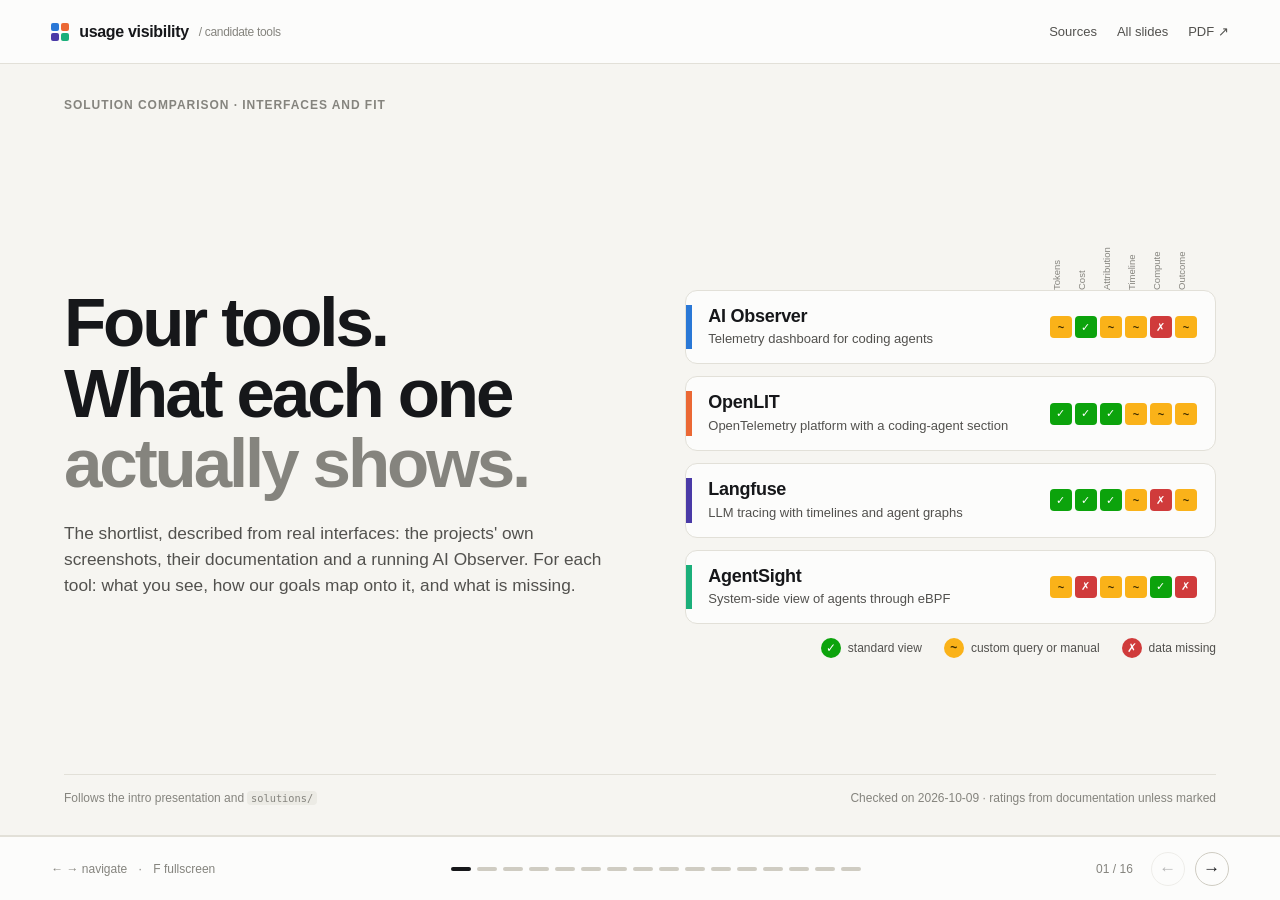
==== presentation2-solutions/index.html @ 8dc57405 "Add presentation of candidate tools and their interfaces" ====
<!doctype html>
<html lang="en">
<head>
  <meta charset="utf-8">
  <meta name="viewport" content="width=device-width, initial-scale=1">
  <meta name="color-scheme" content="light">
  <meta name="description" content="Usage Visibility — AI Observer, OpenLIT, Langfuse and AgentSight: what their interfaces show, how our goals map onto each, and other options.">
  <title>Usage Visibility — candidate tools and their interfaces</title>
  <link rel="stylesheet" href="style.css">
  <script src="presentation.js" defer></script>
</head>
<body>
  <header class="topbar">
    <a class="brand" href="#slide-1" aria-label="Usage Visibility, first slide"><span class="brand-mark" aria-hidden="true"><i class="bg-aio"></i><i class="bg-olit"></i><i class="bg-lf"></i><i class="bg-as"></i></span>usage visibility<span class="brand-note">/ candidate tools</span></a>
    <nav aria-label="Presentation actions">
      <button id="sources-button" class="text-button">Sources</button>
      <button id="overview-button" class="text-button" aria-pressed="false">All slides</button>
      <button id="print-button" class="text-button" title="Print all slides or save them as PDF">PDF ↗</button>
    </nav>
  </header>

  <main id="deck" aria-label="Candidate tools presentation">

    <!-- 1. Cover -->
    <section class="slide" id="slide-1" aria-labelledby="title-1">
      <div class="eyebrow">Solution comparison · interfaces and fit</div>
      <div class="cover-grid">
        <div>
          <h1 id="title-1">Four tools.<br>What each one<br><em>actually shows.</em></h1>
          <p class="lead">The shortlist, described from real interfaces: the projects' own screenshots, their documentation and a running AI Observer. For each tool: what you see, how our goals map onto it, and what is missing.</p>
        </div>
        <div>
          <div class="strip-head" aria-hidden="true"><span>Tokens</span><span>Cost</span><span>Attribution</span><span>Timeline</span><span>Compute</span><span>Outcome</span></div>
          <div class="tool-cards">
            <div class="tool-card c-aio"><span class="bar"></span><div><h3>AI Observer</h3><p>Telemetry dashboard for coding agents</p></div><div class="strip" role="img" aria-label="Tokens partial, cost yes, attribution partial, timeline partial, compute no, outcome partial"><i class="part">~</i><i class="ok">✓</i><i class="part">~</i><i class="part">~</i><i class="no">✗</i><i class="part">~</i></div></div>
            <div class="tool-card c-olit"><span class="bar"></span><div><h3>OpenLIT</h3><p>OpenTelemetry platform with a coding-agent section</p></div><div class="strip" role="img" aria-label="Tokens yes, cost yes, attribution yes, timeline partial, compute partial, outcome partial"><i class="ok">✓</i><i class="ok">✓</i><i class="ok">✓</i><i class="part">~</i><i class="part">~</i><i class="part">~</i></div></div>
            <div class="tool-card c-lf"><span class="bar"></span><div><h3>Langfuse</h3><p>LLM tracing with timelines and agent graphs</p></div><div class="strip" role="img" aria-label="Tokens yes, cost yes, attribution yes, timeline partial, compute no, outcome partial"><i class="ok">✓</i><i class="ok">✓</i><i class="ok">✓</i><i class="part">~</i><i class="no">✗</i><i class="part">~</i></div></div>
            <div class="tool-card c-as"><span class="bar"></span><div><h3>AgentSight</h3><p>System-side view of agents through eBPF</p></div><div class="strip" role="img" aria-label="Tokens partial, cost no, attribution partial, timeline partial, compute yes, outcome no"><i class="part">~</i><i class="no">✗</i><i class="part">~</i><i class="part">~</i><i class="ok">✓</i><i class="no">✗</i></div></div>
          </div>
          <div class="legend" style="margin-top:14px;justify-content:flex-end"><span><i class="r ok">✓</i> standard view</span><span><i class="r part">~</i> custom query or manual</span><span><i class="r no">✗</i> data missing</span></div>
        </div>
      </div>
      <div class="slide-bottom"><span>Follows the intro presentation and <code>solutions/</code></span><span>Checked on 2026-10-09 · ratings from documentation unless marked</span></div>
    </section>

    <!-- 2. What we look for -->
    <section class="slide" id="slide-2" aria-labelledby="title-2">
      <div class="eyebrow">00 · what we look for</div>
      <h2 id="title-2">Can a person see the waste<br><em>without reading raw logs?</em></h2>
      <div class="scen-grid">
        <article class="scen"><span class="sid">S1</span><h3>Rerun without a change</h3><p>Tests or other commands rerun with no code or environment change.</p><div class="res"><span class="cpu">compute</span><span class="time">time</span></div></article>
        <article class="scen"><span class="sid">S2</span><h3>Expensive waiting</h3><p>A lead agent keeps calling its model while another agent works.</p><div class="res"><span class="tok">tokens</span></div></article>
        <article class="scen"><span class="sid">S3</span><h3>Polling</h3><p>Frequent process polls or status messages without new information.</p><div class="res"><span class="tok">tokens</span><span class="time">time</span></div></article>
        <article class="scen"><span class="sid">S4</span><h3>Long wait</h3><p>A wait or blocker on the path to delivery.</p><div class="res"><span class="time">time</span></div></article>
        <article class="scen"><span class="sid">S5</span><h3>Spend, no result</h3><p>High resource use without a successful outcome.</p><div class="res"><span class="tok">tokens</span><span class="cpu">compute</span><span class="time">time</span><span class="out">outcome</span></div></article>
      </div>
      <div class="must">
        <div><b>Ordinary environments</b>Codex, Claude Code and OpenCode in a plain devcontainer or terminal, without Subyard.</div>
        <div><b>Tokens, counted once</b>Input, cached input, output and reasoning per model; cached is part of input.</div>
        <div><b>Compute and time</b>CPU, memory and processes, including test runs; a timeline of work, waits and blockers.</div>
        <div><b>Attribution</b>From task to agent or subagent to the step or tool call. Cost estimate and outcome are should-haves.</div>
      </div>
      <p class="note">Every rating in this deck uses one scale: <i class="r ok">✓</i> visible in the tool's standard views · <i class="r part">~</i> needs a custom query or manual correlation · <i class="r no">✗</i> the data is missing.</p>
    </section>

    <!-- 3. Native telemetry -->
    <section class="slide" id="slide-3" aria-labelledby="title-3">
      <div class="eyebrow">00 · the common source</div>
      <h2 id="title-3">The agents already emit<br><em>most of the model side.</em></h2>
      <div class="native">
        <div>
          <div class="wf" role="img" aria-label="Illustrative Claude Code trace: an interaction span containing model requests, a Bash tool span split into permission wait and execution, a test runner joining through TRACEPARENT, and an Agent tool span with nested subagent requests">
            <div class="wf-row"><span class="lbl">claude_code.interaction</span><div class="wf-track"><span class="wf-bar int" style="left:0;width:100%"></span></div></div>
            <div class="wf-row"><span class="lbl">├ llm_request</span><div class="wf-track"><span class="wf-bar llm" style="left:0;width:12%"></span></div></div>
            <div class="wf-row"><span class="lbl">├ tool · Bash</span><div class="wf-track"><span class="wf-bar tool" style="left:12%;width:40%"></span></div></div>
            <div class="wf-row"><span class="lbl">│ ├ tool.blocked_on_user</span><div class="wf-track"><span class="wf-bar block" style="left:12%;width:8%"></span></div></div>
            <div class="wf-row"><span class="lbl">│ └ tool.execution</span><div class="wf-track"><span class="wf-bar exec" style="left:20%;width:32%"></span></div></div>
            <div class="wf-row"><span class="lbl">│   └ test runner span</span><div class="wf-track"><span class="wf-bar ext" style="left:21%;width:30%"></span></div></div>
            <div class="wf-row"><span class="lbl">├ llm_request</span><div class="wf-track"><span class="wf-bar llm" style="left:52%;width:9%"></span></div></div>
            <div class="wf-row"><span class="lbl">└ tool · Agent</span><div class="wf-track"><span class="wf-bar tool" style="left:61%;width:39%"></span></div></div>
            <div class="wf-row"><span class="lbl">  └ subagent llm_request</span><div class="wf-track"><span class="wf-bar sub" style="left:62%;width:14%"></span><span class="wf-bar sub" style="left:80%;width:12%"></span></div></div>
            <div class="wf-cap"><div class="legend"><span><i class="dot" style="background:var(--aio)"></i>model</span><span><i class="dot" style="background:var(--olit)"></i>tool</span><span><i class="dot" style="background:var(--warn)"></i>permission wait</span><span><i class="dot" style="background:var(--lf)"></i>subagent</span><span><i class="dot" style="background:var(--as)"></i>joined via <code>TRACEPARENT</code></span></div></div>
          </div>
          <p class="note" style="margin-top:8px">Span names from the Claude Code monitoring docs. Bar lengths are illustrative, not measured.</p>
        </div>
        <div class="facts">
          <div class="fact"><h3>Claude Code</h3><ul><li>Traces (beta) with <code>CLAUDE_CODE_ENHANCED_TELEMETRY_BETA=1</code>; subagent spans carry <code>agent_id</code> and <code>parent_agent_id</code>.</li><li>Bash subprocesses get <code>TRACEPARENT</code>, so a test runner can join the trace.</li><li>Metric <code>token.usage</code> by type: input, cacheRead, cacheCreation, output.</li></ul></div>
          <div class="fact"><h3>Codex CLI</h3><ul><li>Opt-in <code>[otel]</code>: events for API requests, prompts, tool approvals and results.</li><li>Metric <code>turn.token_usage</code>: input, cached_input, output, reasoning_output.</li></ul></div>
          <div class="fact"><h3>OpenCode</h3><ul><li>Telemetry through plugins: third-party OTLP plugin, or Langfuse's.</li></ul></div>
        </div>
      </div>
      <div class="verdict"><span>Implication</span><strong>Configuration covers tokens, cost and tool calls. None of the agents reports CPU, memory or the processes it starts.</strong></div>
    </section>

    <!-- 4. Data sources -->
    <section class="slide" id="slide-4" aria-labelledby="title-4">
      <div class="eyebrow">00 · where the data comes from</div>
      <h2 id="title-4">The data source decides<br><em>what a tool can see.</em></h2>
      <table class="src" aria-label="Data sources per tool">
        <thead><tr><th scope="col"></th><th scope="col">Agent OTLP<small>metrics, logs, traces</small></th><th scope="col">Session files<small>~/.claude, ~/.codex</small></th><th scope="col">Agent hooks<small>plugins, Stop hook</small></th><th scope="col" class="sys">Kernel eBPF<small>TLS, exec, files</small></th><th scope="col" class="sys">Host and processes<small>/proc, collector</small></th><th scope="col">What it can see</th></tr></thead>
        <tbody>
          <tr><th scope="row"><i class="dot bg-aio"></i>AI Observer</th><td><i class="yes" title="yes"></i><span class="via">serve mode</span></td><td><i class="yes" title="yes"></i><span class="via">watch mode</span></td><td>—</td><td class="sys">—</td><td class="sys">—</td><td class="sees">Model calls, tokens, cost, tool calls. The two modes exclude each other.</td></tr>
          <tr><th scope="row"><i class="dot bg-olit"></i>OpenLIT</th><td><i class="yes" title="yes"></i></td><td><i class="yes" title="yes"></i><span class="via">token deltas</span></td><td><i class="yes" title="yes"></i><span class="via">openlit coding install</span></td><td class="sys">—</td><td class="sys"><i class="yes" title="yes"></i><span class="via">separate collector</span></td><td class="sees">Turns, tools, subagents, Git outcome; host and process metrics beside them.</td></tr>
          <tr><th scope="row"><i class="dot bg-lf"></i>Langfuse</th><td><i class="yes" title="yes"></i><span class="via">traces only</span></td><td><i class="yes" title="yes"></i><span class="via">read by plugins</span></td><td><i class="yes" title="yes"></i><span class="via">Claude Code, Codex, OpenCode</span></td><td class="sys">—</td><td class="sys">—</td><td class="sees">The agent's own steps in detail; nothing outside the agent.</td></tr>
          <tr><th scope="row"><i class="dot bg-as"></i>AgentSight</th><td>—<span class="via">exports only</span></td><td><i class="yes" title="yes"></i><span class="via">without root</span></td><td>—</td><td class="sys"><i class="yes" title="yes"></i><span class="via">root or CAP_BPF</span></td><td class="sys"><i class="yes" title="yes"></i></td><td class="sees">Processes, files, LLM traffic and CPU of any command; not the agent's intent.</td></tr>
        </tbody>
      </table>
      <div class="verdict"><span>Pattern</span><strong>Three tools look from inside the agent. Only the system side sees test runs, CPU and memory.</strong></div>
    </section>

    <!-- 5. AI Observer interface -->
    <section class="slide c-aio" id="slide-5" aria-labelledby="title-5">
      <div class="eyebrow"><span class="tag bg-aio">01 · AI Observer 0.6.0</span> interface</div>
      <h2 id="title-5">A telemetry dashboard <em>for coding agents.</em></h2>
      <div class="shot-layout">
        <div class="shot-col">
          <figure class="shot"><div class="frame"><img src="img/ai-observer-dashboard.png" alt="AI Observer dashboard with stat tiles, Claude Code cost and active time tiles, and token usage charts for Claude Code, Gemini CLI and Codex CLI"><span class="pin" style="left:1.8%;top:34.4%">1</span><span class="pin" style="left:19.8%;top:28%">2</span><span class="pin" style="left:38.6%;top:40%">3</span><span class="pin" style="left:19.8%;top:54%">4</span><span class="pin" style="left:97.6%;top:20.4%">5</span></div><figcaption>Dashboard. Official screenshot from the AI Observer repository.</figcaption></figure>
        </div>
        <div>
          <ol class="callouts">
            <li><span class="n">1</span><div><b>Navigation</b>Dashboards, Metrics, Logs, Traces, Sessions, built-in docs.</div></li>
            <li><span class="n">2</span><div><b>Built-in tiles</b>Traces, logs, metric points, error rate, active services.</div></li>
            <li><span class="n">3</span><div><b>Metric Value widget</b>One number per service: active time, cost, lines of code.</div></li>
            <li><span class="n">4</span><div><b>Metric Chart widget</b>Token usage over time, stacked by Cache Creation, Cache Read, Input and Output.</div></li>
            <li><span class="n">5</span><div><b>Edit</b>Add, move and remove widgets; several saved dashboards.</div></li>
            <li><span class="n plain">+</span><div><b>Sessions page</b>Agent, start, duration, model, message count. A transcript opens as Chat or Timeline: a chronological list of prompts, tool calls and results.</div></li>
            <li><span class="n plain">+</span><div><b>Traces page</b>Span waterfall, for example Codex <code>run_task → run_turn → reasoning</code>. Empty without OTLP traces.</div></li>
          </ol>
          <p class="basis"><b>Seen on a running instance:</b> every page was checked on 0.6.0 in Subyard (watch mode, Claude Code and Codex). Its screenshots are not published because they contain session data.</p>
        </div>
      </div>
    </section>

    <!-- 6. AI Observer fit -->
    <section class="slide c-aio" id="slide-6" aria-labelledby="title-6">
      <div class="eyebrow"><span class="tag bg-aio">01 · AI Observer</span> fit to our goals</div>
      <h2 id="title-6">Tokens and cost by agent. <em>Blind to processes.</em></h2>
      <div class="fit">
        <div class="scen-grid">
          <article class="scen no"><div class="head"><span class="sid">S1 RERUN</span><i class="r no">✗</i></div><p>Bash calls are listed in the transcript, but there is no CPU, memory or process data.</p></article>
          <article class="scen part"><div class="head"><span class="sid">S2 WAITING</span><i class="r part">~</i></div><p>Lead and subagent are separate sessions with no link between them.</p></article>
          <article class="scen part"><div class="head"><span class="sid">S3 POLLING</span><i class="r part">~</i></div><p>Counts of tool calls per session; repetition is found by reading.</p></article>
          <article class="scen part"><div class="head"><span class="sid">S4 LONG WAIT</span><i class="r part">~</i></div><p>Timestamps and session duration; no view of gaps. Waterfall needs OTLP traces.</p></article>
          <article class="scen part"><div class="head"><span class="sid">S5 NO RESULT</span><i class="r part">~</i></div><p>Cost per session; outcome only through proxies: commits, PRs, lines changed.</p></article>
        </div>
        <div class="reqs">
          <div class="req"><div class="head"><i class="r part">~</i>Tokens</div><p>Input, cache read and write, output per agent. No per-model table.</p></div>
          <div class="req"><div class="head"><i class="r ok">✓</i>Cost</div><p>Embedded prices for Claude, OpenAI, Gemini, Copilot.</p></div>
          <div class="req"><div class="head"><i class="r no">✗</i>Compute</div><p>CPU and memory only as Gemini CLI's own metrics.</p></div>
          <div class="req"><div class="head"><i class="r part">~</i>Attribution</div><p>Session → message → tool call. No subagent tree.</p></div>
          <div class="req"><div class="head"><i class="r ok">✓</i>Agents</div><p>Claude Code, Codex, Gemini, Copilot; OpenCode via a third-party plugin.</p></div>
          <div class="req"><div class="head"><i class="r ok">✓</i>Setup</div><p>One binary or container, local DuckDB. Already in Subyard.</p></div>
        </div>
        <div class="verdict"><i class="dot"></i><span>Role</span><strong>A light token and cost baseline. On its own it cannot show S1 or S2.</strong></div>
      </div>
    </section>

    <!-- 7. OpenLIT interface -->
    <section class="slide c-olit" id="slide-7" aria-labelledby="title-7">
      <div class="eyebrow"><span class="tag bg-olit">02 · OpenLIT 2.1.0</span> interface</div>
      <h2 id="title-7">Coding-agent sessions <em>with loop badges.</em></h2>
      <div class="shot-layout tall">
        <div class="shot-col">
          <figure class="shot"><div class="frame"><img src="img/openlit-readme-hero-coding-agent-trace.png" alt="OpenLIT coding-agent trace: header with status, duration, tokens, cost and model; agent, user, repository, branch and lines changed; a governance panel listing read_file repeated 236 times with wasted tokens and cost"><span class="pin" style="left:61%;top:11%">1</span><span class="pin" style="left:77%;top:19%">2</span><span class="pin" style="left:79%;top:28%">3</span><span class="pin" style="left:46.7%;top:41.5%">4</span></div><figcaption>Coding-agent trace. Official README image.</figcaption></figure>
          <figure class="shot"><div class="frame"><img src="img/openlit-docs-ai-observability-trace.png" alt="OpenLIT trace detail with Tree, Chat, AI Analysis, Timeline and Graph tabs and a span attribute panel" style="max-height:28vh"><span class="pin" style="left:46%;top:22.6%">5</span><span class="pin" style="left:4%;top:51%">6</span></div><figcaption>Trace detail. Official docs image.</figcaption></figure>
        </div>
        <div>
          <ol class="callouts">
            <li><span class="n">1</span><div><b>Run header</b>Status, duration, tokens, cost and model of the session.</div></li>
            <li><span class="n">2</span><div><b>Coding context</b>Agent, user, working folder, repository, branch, terminal, lines added and deleted.</div></li>
            <li><span class="n">3</span><div><b>Loop banner</b>“read_file repeated 236 times”, with wasted tokens and cost. Same tool, same arguments.</div></li>
            <li><span class="n">4</span><div><b>Governance panel</b>Each repeated call group with its spans.</div></li>
            <li><span class="n">5</span><div><b>Five views of a trace</b>Tree, Chat, AI Analysis, Timeline (waterfall over elapsed time) and Graph (DAG).</div></li>
            <li><span class="n">6</span><div><b>Navigation</b>Telemetry, Agents, Evaluations, Costs, Prompt Hub, Vault, Rule Engine.</div></li>
            <li><span class="n plain">+</span><div><b>Coding Agents → Sessions</b>Table with duration, model, tool calls, code changed, commits, PRs, tokens, cost and <em>Outcome</em> (merged, committed, abandoned, cancelled).</div></li>
          </ol>
          <p class="basis"><b>From documentation.</b> Not run yet.</p>
        </div>
      </div>
    </section>

    <!-- 8. OpenLIT fit -->
    <section class="slide c-olit" id="slide-8" aria-labelledby="title-8">
      <div class="eyebrow"><span class="tag bg-olit">02 · OpenLIT</span> fit to our goals</div>
      <h2 id="title-8">Closest to our scenarios. <em>Compute lives next door.</em></h2>
      <div class="fit">
        <div class="scen-grid">
          <article class="scen part"><div class="head"><span class="sid">S1 RERUN</span><i class="r part">~</i></div><p>The same test command twice gets a Loop badge. It compares arguments, not code; CPU is in a separate collector.</p></article>
          <article class="scen part"><div class="head"><span class="sid">S2 WAITING</span><i class="r part">~</i></div><p>Subagent turns fold under the spawning chat; the timeline shows overlap. No “waiting” view.</p></article>
          <article class="scen ok"><div class="head"><span class="sid">S3 POLLING</span><i class="r ok">✓</i></div><p>Repeated identical calls are flagged in the list and on the session row, with tokens and cost wasted.</p></article>
          <article class="scen part"><div class="head"><span class="sid">S4 LONG WAIT</span><i class="r part">~</i></div><p>Wide spans in the timeline waterfall; waits are not labelled.</p></article>
          <article class="scen part"><div class="head"><span class="sid">S5 NO RESULT</span><i class="r part">~</i></div><p>Cost and Outcome sit in the same table. Outcome is Git-based, not test results.</p></article>
        </div>
        <div class="reqs">
          <div class="req"><div class="head"><i class="r ok">✓</i>Tokens</div><p>Per turn: input, output, cached, reasoning.</p></div>
          <div class="req"><div class="head"><i class="r ok">✓</i>Cost</div><p>Configurable price table, separate from billing.</p></div>
          <div class="req"><div class="head"><i class="r part">~</i>Compute</div><p>Collector exports host and per-process CPU and memory, without a GPU too. Not joined to sessions.</p></div>
          <div class="req"><div class="head"><i class="r ok">✓</i>Attribution</div><p>Session → subagent (parent id) → tool span.</p></div>
          <div class="req"><div class="head"><i class="r part">~</i>Agents</div><p>Claude Code, Codex, Cursor, Windsurf. No OpenCode.</p></div>
          <div class="req"><div class="head"><i class="r ok">✓</i>Setup</div><p>OpenLIT and ClickHouse containers plus a CLI. Content capture defaults to <code>full</code>.</p></div>
        </div>
        <div class="verdict"><i class="dot"></i><span>Role</span><strong>Strongest agent-side fit on paper. Needs the process collector and one query to tie compute to a session.</strong></div>
      </div>
    </section>

    <!-- 9. Langfuse interface -->
    <section class="slide c-lf" id="slide-9" aria-labelledby="title-9">
      <div class="eyebrow"><span class="tag bg-lf">03 · Langfuse v4</span> interface</div>
      <h2 id="title-9">Traces you can read <em>as a timeline.</em></h2>
      <div class="shot-layout tall">
        <div class="shot-col">
          <figure class="shot"><div class="frame"><img src="img/langfuse-responsive-timeline.png" alt="Langfuse trace timeline: nested rows for an agent with steps, chat model calls and a tool call, bars sized by elapsed time"><span class="pin" style="left:87%;top:13%">1</span><span class="pin" style="left:28%;top:34%">2</span><span class="pin" style="left:6%;top:59.5%">3</span><span class="pin" style="left:56%;top:79%">4</span></div><figcaption>Trace timeline, August 2026. Official image.</figcaption></figure>
          <figure class="shot"><div class="frame"><img src="img/langfuse-llm-analytics.png" alt="Langfuse home dashboard: traces by name, model costs with tokens and USD per model, scores, traces by time, model usage" style="max-height:24vh"><span class="pin" style="left:44%;top:15%">5</span><span class="pin" style="left:76%;top:66%">6</span></div><figcaption>Home dashboard. Official docs image.</figcaption></figure>
        </div>
        <div>
          <ol class="callouts">
            <li><span class="n">1</span><div><b>Tree or Timeline</b>Two views of one trace; the timeline zooms and pans from a dozen to over a thousand spans.</div></li>
            <li><span class="n">2</span><div><b>Elapsed-time axis</b>Bar width is the duration of each observation.</div></li>
            <li><span class="n">3</span><div><b>Nesting</b>Agent → step → model call or tool; colour marks the type.</div></li>
            <li><span class="n">4</span><div><b>Tool call</b>A long tool call is a wide bar: the blocker is visible at a glance.</div></li>
            <li><span class="n">5</span><div><b>Model costs</b>Tokens and USD per model.</div></li>
            <li><span class="n">6</span><div><b>Model usage</b>Cost or units by model or by usage type.</div></li>
            <li><span class="n plain">+</span><div><b>Agent graph</b>Aggregated mode merges repeated steps into one node with a counter and draws loops as cycles.</div></li>
            <li><span class="n plain">+</span><div><b>Observations table</b>Default view in v4: every span with model, tokens, cost and latency; full-text search.</div></li>
          </ol>
          <p class="basis"><b>From documentation.</b> Not run yet.</p>
        </div>
      </div>
    </section>

    <!-- 10. Langfuse fit -->
    <section class="slide c-lf" id="slide-10" aria-labelledby="title-10">
      <div class="eyebrow"><span class="tag bg-lf">03 · Langfuse</span> fit to our goals</div>
      <h2 id="title-10">Best view of the agent's steps. <em>Nothing outside it.</em></h2>
      <div class="fit">
        <div class="scen-grid">
          <article class="scen part"><div class="head"><span class="sid">S1 RERUN</span><i class="r part">~</i></div><p>Each test run is a tool span with its duration and command. No CPU, no code-change check.</p></article>
          <article class="scen part"><div class="head"><span class="sid">S2 WAITING</span><i class="r part">~</i></div><p>Codex subagents nest under the spawning turn; repeated wait calls show as a counter.</p></article>
          <article class="scen part"><div class="head"><span class="sid">S3 POLLING</span><i class="r part">~</i></div><p>The aggregated graph shows “step (n)”; no “no new information” check.</p></article>
          <article class="scen ok"><div class="head"><span class="sid">S4 LONG WAIT</span><i class="r ok">✓</i></div><p>A long tool call is a wide bar. Waits between turns fall outside any trace.</p></article>
          <article class="scen part"><div class="head"><span class="sid">S5 NO RESULT</span><i class="r part">~</i></div><p>Cost per trace and session; success needs a score that we define.</p></article>
        </div>
        <div class="reqs">
          <div class="req"><div class="head"><i class="r ok">✓</i>Tokens</div><p>Usage types in separate buckets. Codex plugin: cached and reasoning.</p></div>
          <div class="req"><div class="head"><i class="r ok">✓</i>Cost</div><p>Model price table with overrides.</p></div>
          <div class="req"><div class="head"><i class="r no">✗</i>Compute</div><p>Elapsed time per span only. No CPU, memory or processes.</p></div>
          <div class="req"><div class="head"><i class="r ok">✓</i>Attribution</div><p>Session → trace → generation → tool; subagents nested.</p></div>
          <div class="req"><div class="head"><i class="r ok">✓</i>Agents</div><p>Plugins for Claude Code, Codex and OpenCode.</p></div>
          <div class="req"><div class="head"><i class="r part">~</i>Setup</div><p>Six services: web, worker, Postgres, ClickHouse, Redis, S3.</p></div>
        </div>
        <div class="verdict"><i class="dot"></i><span>Role</span><strong>Strong for S4 and attribution across all three agents. Needs a system-side partner for compute.</strong></div>
      </div>
    </section>

    <!-- 11. AgentSight interface -->
    <section class="slide c-as" id="slide-11" aria-labelledby="title-11">
      <div class="eyebrow"><span class="tag bg-as">04 · AgentSight v1.0.34</span> interface</div>
      <h2 id="title-11">Processes, files and LLM calls <em>in one place.</em></h2>
      <div class="shot-layout tall">
        <div class="shot-col">
          <figure class="shot"><div class="frame"><img src="img/agentsight-top-mode-demo.png" alt="agentsight top terminal view: sessions with agent, state, age, model, tokens, CPU and memory, and counts of processes, tool calls and files"><span class="pin" style="left:1.7%;top:6.8%">1</span><span class="pin" style="left:56%;top:16.9%">2</span><span class="pin" style="left:65%;top:16.9%">3</span><span class="pin" style="left:77%;top:16.9%">4</span></div><figcaption><code>agentsight top</code>, terminal. Official image.</figcaption></figure>
          <div class="shot-pair">
            <figure class="shot small"><div class="frame"><img src="img/agentsight-demo-timeline.png" alt="AgentSight timeline with lanes for process, http_parser and sse_processor events"><span class="pin" style="left:8%;top:64.5%">5</span></div><figcaption>Timeline</figcaption></figure>
            <figure class="shot small"><div class="frame"><img src="img/agentsight-demo-tree.png" alt="AgentSight process tree: claude process with prompts, responses and file opens"><span class="pin" style="left:20%;top:38%">6</span></div><figcaption>Process tree</figcaption></figure>
            <figure class="shot small"><div class="frame"><img src="img/agentsight-demo-metrics.png" alt="AgentSight resource metrics: average and peak CPU and memory, memory over time for one process"><span class="pin" style="left:11%;top:24%">7</span></div><figcaption>Metrics</figcaption></figure>
          </div>
        </div>
        <div>
          <ol class="callouts">
            <li><span class="n">1</span><div><b>Live sessions, sorted by CPU</b>Refreshes every 2 s; works without root from <code>/proc</code> and session files.</div></li>
            <li><span class="n">2</span><div><b>Tokens</b>Per session, with agent and model.</div></li>
            <li><span class="n">3</span><div><b>CPU and memory</b>For the whole process family of the agent.</div></li>
            <li><span class="n">4</span><div><b>Activity</b>Processes, tool calls and files touched.</div></li>
            <li><span class="n">5</span><div><b>Timeline</b>One lane per source: processes, HTTP, model streams.</div></li>
            <li><span class="n">6</span><div><b>Process tree</b>Each process with its prompts, responses and file opens.</div></li>
            <li><span class="n">7</span><div><b>Metrics</b>Average and peak CPU and memory per process over time.</div></li>
          </ol>
          <p class="basis"><b>From documentation.</b> Not run yet. <code>record -- &lt;command&gt;</code> saves a run to SQLite; <code>report</code> summarises it. The local tool is open source; a hosted app is in preview.</p>
        </div>
      </div>
    </section>

    <!-- 12. AgentSight fit -->
    <section class="slide c-as" id="slide-12" aria-labelledby="title-12">
      <div class="eyebrow"><span class="tag bg-as">04 · AgentSight</span> fit to our goals</div>
      <h2 id="title-12">The only one that sees CPU. <em>Weak on meaning.</em></h2>
      <div class="fit">
        <div class="scen-grid">
          <article class="scen part"><div class="head"><span class="sid">S1 RERUN</span><i class="r part">~</i></div><p>Each test process shows with CPU and memory under the agent that started it. No code-change check.</p></article>
          <article class="scen part"><div class="head"><span class="sid">S2 WAITING</span><i class="r part">~</i></div><p>LLM traffic next to a running child on the timeline; links between agents are not modelled.</p></article>
          <article class="scen part"><div class="head"><span class="sid">S3 POLLING</span><i class="r part">~</i></div><p>README names repeated model and tool calls and friction signals; how they show is not documented.</p></article>
          <article class="scen part"><div class="head"><span class="sid">S4 LONG WAIT</span><i class="r part">~</i></div><p>Gaps between events on the timeline; no wait label.</p></article>
          <article class="scen no"><div class="head"><span class="sid">S5 NO RESULT</span><i class="r no">✗</i></div><p>Tokens and CPU are there; the outcome is not recorded.</p></article>
        </div>
        <div class="reqs">
          <div class="req"><div class="head"><i class="r part">~</i>Tokens</div><p>Input and output; cached and reasoning not documented.</p></div>
          <div class="req"><div class="head"><i class="r no">✗</i>Cost</div><p>No price calculation documented.</p></div>
          <div class="req"><div class="head"><i class="r ok">✓</i>Compute</div><p>CPU and memory per process, process tree, files, network.</p></div>
          <div class="req"><div class="head"><i class="r part">~</i>Attribution</div><p>Process → child process, not agent → subagent → tool.</p></div>
          <div class="req"><div class="head"><i class="r ok">✓</i>Agents</div><p>Any command; README names Claude Code, Codex, OpenCode.</p></div>
          <div class="req"><div class="head"><i class="r part">~</i>Setup</div><p>Linux only. eBPF needs root or <code>CAP_BPF</code>; in Docker, a privileged container with the host PID namespace.</p></div>
        </div>
        <div class="verdict"><i class="dot"></i><span>Role</span><strong>A compute partner for one of the agent-side tools, where root is available.</strong></div>
      </div>
    </section>

    <!-- 13. Matrix -->
    <section class="slide" id="slide-13" aria-labelledby="title-13">
      <div class="eyebrow">05 · side by side</div>
      <h2 id="title-13">No single tool covers it. <em>Pairs might.</em></h2>
      <table class="matrix" aria-label="Ratings of the four candidates">
        <thead><tr><th scope="col"></th><th scope="col"><i class="dot bg-aio"></i>AI Observer</th><th scope="col"><i class="dot bg-olit"></i>OpenLIT</th><th scope="col"><i class="dot bg-lf"></i>Langfuse</th><th scope="col"><i class="dot bg-as"></i>AgentSight</th></tr></thead>
        <tbody>
          <tr class="sep"><th colspan="5">Scenarios</th></tr>
          <tr><th scope="row">S1 Rerun without a change</th><td class="no"><span class="cell"><i class="r no">✗</i>no process data</span></td><td class="part"><span class="cell"><i class="r part">~</i>same-args loop</span></td><td class="part"><span class="cell"><i class="r part">~</i>span duration</span></td><td class="part"><span class="cell"><i class="r part">~</i>CPU per run</span></td></tr>
          <tr><th scope="row">S2 Expensive waiting</th><td class="part"><span class="cell"><i class="r part">~</i>separate sessions</span></td><td class="part"><span class="cell"><i class="r part">~</i>timeline overlap</span></td><td class="part"><span class="cell"><i class="r part">~</i>nested subagents</span></td><td class="part"><span class="cell"><i class="r part">~</i>process timeline</span></td></tr>
          <tr><th scope="row">S3 Polling</th><td class="part"><span class="cell"><i class="r part">~</i>read transcript</span></td><td class="ok"><span class="cell"><i class="r ok">✓</i>loop badge</span></td><td class="part"><span class="cell"><i class="r part">~</i>graph counter</span></td><td class="part"><span class="cell"><i class="r part">~</i>undocumented</span></td></tr>
          <tr><th scope="row">S4 Long wait</th><td class="part"><span class="cell"><i class="r part">~</i>timestamps</span></td><td class="part"><span class="cell"><i class="r part">~</i>waterfall</span></td><td class="ok"><span class="cell"><i class="r ok">✓</i>timeline</span></td><td class="part"><span class="cell"><i class="r part">~</i>event gaps</span></td></tr>
          <tr><th scope="row">S5 Spend without a result</th><td class="part"><span class="cell"><i class="r part">~</i>Git proxies</span></td><td class="part"><span class="cell"><i class="r part">~</i>Git outcome</span></td><td class="part"><span class="cell"><i class="r part">~</i>own scores</span></td><td class="no"><span class="cell"><i class="r no">✗</i>no outcome</span></td></tr>
          <tr class="sep"><th colspan="5">Requirements</th></tr>
          <tr><th scope="row">Tokens without double counting</th><td class="part"><span class="cell"><i class="r part">~</i>per agent</span></td><td class="ok"><span class="cell"><i class="r ok">✓</i>per turn</span></td><td class="ok"><span class="cell"><i class="r ok">✓</i>per call</span></td><td class="part"><span class="cell"><i class="r part">~</i>in / out</span></td></tr>
          <tr><th scope="row">Compute</th><td class="no"><span class="cell"><i class="r no">✗</i></span></td><td class="part"><span class="cell"><i class="r part">~</i>separate collector</span></td><td class="no"><span class="cell"><i class="r no">✗</i></span></td><td class="ok"><span class="cell"><i class="r ok">✓</i>per process</span></td></tr>
          <tr><th scope="row">Attribution</th><td class="part"><span class="cell"><i class="r part">~</i>no subagents</span></td><td class="ok"><span class="cell"><i class="r ok">✓</i></span></td><td class="ok"><span class="cell"><i class="r ok">✓</i></span></td><td class="part"><span class="cell"><i class="r part">~</i>process tree</span></td></tr>
          <tr><th scope="row">Cost estimate</th><td class="ok"><span class="cell"><i class="r ok">✓</i></span></td><td class="ok"><span class="cell"><i class="r ok">✓</i></span></td><td class="ok"><span class="cell"><i class="r ok">✓</i></span></td><td class="no"><span class="cell"><i class="r no">✗</i></span></td></tr>
          <tr><th scope="row">Codex, Claude Code, OpenCode</th><td class="ok"><span class="cell"><i class="r ok">✓</i></span></td><td class="part"><span class="cell"><i class="r part">~</i>no OpenCode</span></td><td class="ok"><span class="cell"><i class="r ok">✓</i></span></td><td class="ok"><span class="cell"><i class="r ok">✓</i></span></td></tr>
          <tr><th scope="row">Plain devcontainer</th><td class="ok"><span class="cell"><i class="r ok">✓</i>one binary</span></td><td class="ok"><span class="cell"><i class="r ok">✓</i>two containers</span></td><td class="part"><span class="cell"><i class="r part">~</i>six services</span></td><td class="part"><span class="cell"><i class="r part">~</i>needs root</span></td></tr>
        </tbody>
      </table>
      <div class="legend"><span><i class="r ok">✓</i> standard view</span><span><i class="r part">~</i> custom query or manual correlation</span><span><i class="r no">✗</i> data missing</span><span>AI Observer partly seen on a running instance; the rest is from documentation.</span></div>
    </section>

    <!-- 14. Other options -->
    <section class="slide" id="slide-14" aria-labelledby="title-14">
      <div class="eyebrow">06 · other options</div>
      <h2 id="title-14">Other ways in, <em>by the gap they fill.</em></h2>
      <div class="opt-grid">
        <article class="opt"><h3>Local log readers</h3><span class="tools">ccusage · Sniffly</span><p><code>ccusage claude|codex|opencode daily</code> prints token and cost tables from local session files, no server. Sniffly is a local web dashboard for Claude Code logs.</p><div class="fills"><span class="f-tok">tokens</span><span class="f-tok">cost</span></div></article>
        <article class="opt"><h3>Native OTel into a generic stack</h3><span class="tools">Grafana LGTM · SigNoz</span><p>Send the agents' own OTLP to a general backend. Grafana Cloud has Claude Code and Codex integrations. S1–S5 dashboards are ours to build.</p><div class="fills"><span class="f-tok">tokens</span><span class="f-time">timeline</span></div></article>
        <article class="opt"><h3>LLM gateway</h3><span class="tools">LiteLLM · Portkey · Helicone</span><p>A proxy behind <code>ANTHROPIC_BASE_URL</code> logs tokens, cost and latency per request. It sees requests, not tools, subagents or processes.</p><div class="fills"><span class="f-tok">tokens</span><span class="f-tok">cost</span></div></article>
        <article class="opt"><h3>Other tracing platforms</h3><span class="tools">W&amp;B Weave · Opik · Phoenix · Laminar</span><p>Weave has a Claude Code plugin that traces turns, tool calls and subagents. Same class as Langfuse: no compute.</p><div class="fills"><span class="f-tok">tokens</span><span class="f-time">timeline</span></div></article>
        <article class="opt"><h3>Process and container metrics</h3><span class="tools">cAdvisor · Tetragon · Netdata</span><p>cAdvisor: CPU and memory per container. Tetragon: eBPF exec and exit events with the parent chain, so a test run traces back to the agent. Netdata: processes and cgroups.</p><div class="fills"><span class="f-cpu">compute</span></div></article>
        <article class="opt"><h3>Reruns visible at the source</h3><span class="tools">pytest cache · Nx · Turborepo · Bazel</span><p>Test and build caches key results on inputs. A cache hit, or a forced rerun, is a direct S1 signal that no observability tool infers today.</p><div class="fills"><span class="f-s1">S1</span></div></article>
      </div>
    </section>

    <!-- 15. Combinations -->
    <section class="slide" id="slide-15" aria-labelledby="title-15">
      <div class="eyebrow">07 · combinations worth trying</div>
      <h2 id="title-15">Agent side plus system side. <em>What stays open.</em></h2>
      <div class="combo-grid">
        <article class="combo"><div class="pair"><span class="chip"><i class="dot bg-olit"></i>OpenLIT</span><span class="plus">+</span><span class="chip"><i class="dot bg-olit"></i>its process collector</span></div><h3>A. One UI, one database</h3><p>Sessions with loop badges, outcome and cost; host and per-process CPU and memory in the same ClickHouse.</p><p class="open"><b>Open:</b> tying process metrics to a session is a custom SQL dashboard. No OpenCode.</p></article>
        <article class="combo"><div class="pair"><span class="chip"><i class="dot bg-lf"></i>Langfuse</span><span class="plus">+</span><span class="chip"><i class="dot bg-as"></i>AgentSight</span></div><h3>B. Best of each side</h3><p>Langfuse for the agent tree and timeline across all three agents; AgentSight for test processes, CPU and memory.</p><p class="open"><b>Open:</b> two UIs correlated by time; eBPF needs root; Langfuse is heavy to host.</p></article>
        <article class="combo"><div class="pair"><span class="chip">Native OTel</span><span class="plus">+</span><span class="chip">SigNoz or Grafana</span><span class="plus">+</span><span class="chip">cAdvisor or Tetragon</span></div><h3>C. Configuration only</h3><p>Claude Code traces and Codex OTel into a generic backend, with container or process metrics for compute.</p><p class="open"><b>Open:</b> every S1–S5 view is a dashboard we write and maintain.</p></article>
        <article class="combo"><div class="pair"><span class="chip">ccusage</span></div><h3>D. A cross-check</h3><p>Zero setup. Daily and per-session token and cost tables to validate the totals of whichever tool we pick.</p><p class="open"><b>Open:</b> tokens and cost only.</p></article>
      </div>
      <div class="verdict" style="--accent:var(--bad)"><i class="dot"></i><span>Not covered by any</span><strong>“No code or environment change since the last run” and “waiting for another agent” are not detected out of the box.</strong></div>
    </section>

    <!-- 16. Next step -->
    <section class="slide" id="slide-16" aria-labelledby="title-16">
      <div class="eyebrow">08 · next step</div>
      <h2 id="title-16">Pick finalists. <em>Try them on real runs.</em></h2>
      <div class="finalists">
        <div class="finalist c-olit"><span>Agent side · proposal</span><h3>OpenLIT</h3><p>Coding-agent sessions, loop detection, outcome column, and a process collector in the same stack.</p></div>
        <div class="finalist c-as"><span>System side · proposal</span><h3>AgentSight</h3><p>The only candidate that ties CPU, memory and test processes to an agent.</p></div>
        <div class="finalist c-lf"><span>Fallback</span><h3>Langfuse</h3><p>If OpenLIT's Claude Code, Codex or OpenCode coverage falls short.</p></div>
      </div>
      <ol class="steps">
        <li><b>Install</b>In an ordinary devcontainer next to Codex, Claude Code and OpenCode, without Subyard.</li>
        <li><b>Use in real work</b>Everyday tasks, not synthetic ones (decision D7).</li>
        <li><b>Note what was quick to see</b>For each weak spot S1–S5: which view showed it, and how long it took.</li>
        <li><b>Record</b>Fill the ratings in <code>solutions/</code>, marked “tried”; log the choice in <code>docs/decisions.md</code>.</li>
      </ol>
      <div class="slide-bottom"><span>Usage Visibility · candidate tools · a proposal for discussion, not a decision</span><button class="source-link" data-open-sources>Open sources ↗</button></div>
    </section>
  </main>

  <footer class="controls">
    <span class="keyboard-hint">← → navigate <span>·</span> F fullscreen</span>
    <div class="progress" id="progress" aria-label="Choose a slide"></div>
    <div class="pager"><span id="slide-counter" aria-live="polite" aria-atomic="true">01 / 16</span><button id="previous-button" aria-label="Previous slide">←</button><button id="next-button" aria-label="Next slide">→</button></div>
  </footer>

  <dialog id="sources-dialog" aria-labelledby="sources-title">
    <div class="dialog-heading"><h2 id="sources-title">Sources</h2><button id="close-sources" aria-label="Close sources">×</button></div>
    <p>Checked on 2026-10-09. Ratings follow the scale in <code>solutions/README.md</code>. AI Observer pages were checked on a running 0.6.0 instance (Subyard, watch mode, Claude Code and Codex); everything else is from documentation and has not been run. Screenshots are the projects' own images, used with attribution.</p>
    <h3><i class="dot bg-aio"></i>AI Observer 0.6.0 · MIT</h3>
    <ul><li><a href="https://github.com/tobilg/ai-observer">github.com/tobilg/ai-observer</a> — README, <code>frontend/src/App.tsx</code>, <code>docs/images/</code></li><li><a href="https://github.com/subyard/subyard/blob/master/docs/ai-observer.md">Subyard AI Observer integration</a></li></ul>
    <h3><i class="dot bg-olit"></i>OpenLIT 2.1.0 · Apache-2.0</h3>
    <ul><li><a href="https://github.com/openlit/openlit">github.com/openlit/openlit</a> — README and <code>docs/images/</code></li><li><a href="https://docs.openlit.io/latest/openlit/coding-agents/overview">Coding agents</a>: setup, sessions, analytics</li><li><a href="https://docs.openlit.io/latest/openlit/observability/telemetry/traces">Traces and agent loops</a></li><li><a href="https://docs.openlit.io/latest/gpu-collector/overview">GPU collector</a>: host and process metrics</li></ul>
    <h3><i class="dot bg-lf"></i>Langfuse v4 · MIT core</h3>
    <ul><li><a href="https://langfuse.com/integrations/developer-tools/claude-code">Claude Code</a>, <a href="https://langfuse.com/integrations/other/codex">Codex</a> and <a href="https://langfuse.com/integrations/developer-tools/opencode">OpenCode</a> integrations</li><li><a href="https://langfuse.com/changelog/2026-08-28-responsive-timeline">Responsive timeline</a>, <a href="https://langfuse.com/docs/observability/features/agent-graphs">agent graphs</a>, <a href="https://langfuse.com/docs/model-usage-and-cost">usage and cost</a></li><li><a href="https://langfuse.com/self-hosting">Self-hosting</a></li></ul>
    <h3><i class="dot bg-as"></i>AgentSight v1.0.34 · MIT</h3>
    <ul><li><a href="https://github.com/eunomia-bpf/agentsight">github.com/eunomia-bpf/agentsight</a> — README, <code>docs/</code> images, <code>docs/docker.md</code>, <code>docs/otel.md</code></li><li><a href="https://arxiv.org/abs/2508.02736">AgentSight paper</a></li></ul>
    <h3>Agent telemetry and other options</h3>
    <ul><li><a href="https://code.claude.com/docs/en/monitoring-usage">Claude Code monitoring</a> — metrics, events, traces (beta)</li><li><a href="https://github.com/openai/codex/blob/main/docs/config.md">Codex config</a> — <code>[otel]</code> and metrics catalog</li><li><a href="https://github.com/ryoppippi/ccusage">ccusage</a>, <a href="https://github.com/chiphuyen/sniffly">Sniffly</a>, <a href="https://docs.wandb.ai/weave/guides/integrations/agents/claude-code-harness">Weave Claude Code plugin</a>, <a href="https://github.com/cilium/tetragon">Tetragon</a>, <a href="https://github.com/google/cadvisor">cAdvisor</a></li></ul>
    <p class="download-links"><a href="usage-visibility-candidates.pdf" download>Presentation PDF ↓</a></p>
  </dialog>
  <noscript><p class="noscript-note">All slides are available below. Enable JavaScript for navigation.</p></noscript>
</body>
</html>
---- presentation2-solutions/style.css ----
:root{--bg:#f6f5f1;--surface:#fcfcfb;--ink:#16171a;--ink-2:#52514e;--muted:#85847e;--line:#e2e0d8;--line-2:#cfccc2;--aio:#2a78d6;--olit:#eb6834;--lf:#4a3aa7;--as:#1baf7a;--good:#0ca30c;--warn:#fab219;--bad:#d03b3b;--good-bg:#e3f4e3;--warn-bg:#fdf1d4;--bad-bg:#f8e1e1;font-family:Inter,"Segoe UI",Roboto,"Helvetica Neue",Arial,sans-serif;color:var(--ink);background:var(--bg);font-synthesis:none;color-scheme:light}
*{box-sizing:border-box}body{margin:0}button{font:inherit;cursor:pointer;color:inherit}button:disabled{cursor:default;opacity:.3}a{color:inherit}button:focus-visible,a:focus-visible{outline:2px solid var(--aio);outline-offset:4px}code{font-family:"SFMono-Regular",Consolas,"DejaVu Sans Mono",monospace;font-size:.86em;background:#ecebe5;border-radius:4px;padding:.05em .35em;overflow-wrap:anywhere}p{margin:0;line-height:1.55}h1,h2,h3{margin:0;font-weight:650}h1{font-size:clamp(44px,5.4vw,84px);line-height:1.02;letter-spacing:-.045em}h2{font-size:clamp(30px,3.3vw,50px);line-height:1.08;letter-spacing:-.035em}h3{font-size:18px;line-height:1.25;letter-spacing:-.015em}em{font-style:normal;color:var(--muted)}
.topbar{height:64px;display:flex;align-items:center;justify-content:space-between;padding:0 4vw;border-bottom:1px solid var(--line);gap:20px;background:var(--surface)}.brand{font-size:16px;font-weight:650;letter-spacing:-.02em;display:flex;align-items:center;gap:10px;white-space:nowrap;text-decoration:none}.brand-mark{display:inline-grid;grid-template-columns:8px 8px;gap:2px}.brand-mark i{width:8px;height:8px;border-radius:2px}.brand-note{font-size:12px;color:var(--muted);font-weight:400}.topbar nav{display:flex;gap:20px}.text-button{border:0;background:none;padding:8px 0;color:var(--ink-2);font-size:13px}.text-button:hover{color:var(--ink)}.text-button[aria-pressed=true]{color:var(--aio)}
.slide{position:relative;min-height:calc(100svh - 128px);padding:34px 5vw 30px;display:flex;flex-direction:column;justify-content:center;gap:22px;border-bottom:1px solid var(--line)}.js .slide{display:none}.js .slide.active{display:flex}.eyebrow{display:flex;align-items:center;gap:10px;font-size:12px;letter-spacing:.08em;text-transform:uppercase;color:var(--muted);font-weight:600}.eyebrow .tag{color:#fff;padding:3px 9px;border-radius:999px;letter-spacing:.04em}.lead{max-width:760px;font-size:clamp(16px,1.35vw,20px);color:var(--ink-2);line-height:1.5}.note{font-size:12.5px;color:var(--muted);line-height:1.5}.slide-bottom{margin-top:auto;padding-top:16px;display:flex;justify-content:space-between;gap:18px;font-size:12px;color:var(--muted);border-top:1px solid var(--line)}
.c-aio{--accent:var(--aio)}.c-olit{--accent:var(--olit)}.c-lf{--accent:var(--lf)}.c-as{--accent:var(--as)}.bg-aio{background:var(--aio)}.bg-olit{background:var(--olit)}.bg-lf{background:var(--lf)}.bg-as{background:var(--as)}.dot{display:inline-block;width:10px;height:10px;border-radius:3px;flex:none}
.r{display:inline-flex;width:20px;height:20px;border-radius:50%;align-items:center;justify-content:center;font-size:12px;font-weight:800;line-height:1;flex:none;color:#fff;font-style:normal}.r.ok{background:var(--good)}.r.part{background:var(--warn);color:#3d2c00}.r.no{background:var(--bad)}.legend{display:flex;flex-wrap:wrap;gap:8px 22px;font-size:12px;color:var(--ink-2);align-items:center}.legend span{display:inline-flex;gap:7px;align-items:center}
.cover-grid{display:grid;grid-template-columns:1.05fr 1fr;gap:5vw;align-items:center;flex:1}.cover-grid .lead{margin-top:22px}.tool-cards{display:grid;gap:12px}.tool-card{display:grid;grid-template-columns:6px 1fr auto;gap:16px;align-items:center;background:var(--surface);border:1px solid var(--line);border-radius:12px;padding:14px 18px 14px 0;overflow:hidden}.tool-card>.bar{align-self:stretch;background:var(--accent)}.tool-card h3{font-size:18px}.tool-card p{font-size:13px;color:var(--ink-2);margin-top:2px}.strip{display:grid;grid-template-columns:repeat(6,22px);gap:3px}.strip i{height:22px;border-radius:4px;display:flex;align-items:center;justify-content:center;font-style:normal;font-size:11px;font-weight:800;color:#fff}.strip .ok{background:var(--good)}.strip .part{background:var(--warn);color:#3d2c00}.strip .no{background:var(--bad)}.strip-head{display:grid;grid-template-columns:repeat(6,22px);gap:3px;justify-content:end;font-size:9.5px;color:var(--muted);text-align:center;margin-right:18px}.strip-head span{writing-mode:vertical-rl;transform:rotate(180deg);height:62px;text-align:left;white-space:nowrap}
.scen-grid{display:grid;grid-template-columns:repeat(5,1fr);gap:14px}.scen{background:var(--surface);border:1px solid var(--line);border-radius:12px;padding:16px;display:flex;flex-direction:column;gap:10px}.scen .sid{font-size:12px;font-weight:700;color:var(--muted);letter-spacing:.05em}.scen h3{font-size:17px}.scen p{font-size:13px;color:var(--ink-2)}.res{display:flex;gap:5px;flex-wrap:wrap;margin-top:auto}.res span{font-size:11px;font-weight:650;padding:3px 8px;border-radius:999px;background:#ecebe5;color:var(--ink-2)}.res .tok{background:#dbe8f9;color:#1c5cab}.res .cpu{background:#d9f2e8;color:#0e6b4a}.res .time{background:#ece9f8;color:#4a3aa7}.res .out{background:#fbe3d8;color:#9c3d14}
.must{display:grid;grid-template-columns:repeat(4,1fr);gap:14px}.must div{border-top:2px solid var(--ink);padding-top:10px;font-size:13px;color:var(--ink-2);line-height:1.45}.must b{display:block;color:var(--ink);font-size:14px;margin-bottom:3px}
.wf{background:var(--surface);border:1px solid var(--line);border-radius:12px;padding:16px 18px}.wf-row{display:grid;grid-template-columns:210px 1fr;align-items:center;gap:12px;height:28px}.wf-row .lbl{font-family:"SFMono-Regular",Consolas,"DejaVu Sans Mono",monospace;font-size:12px;color:var(--ink-2);white-space:nowrap;overflow:hidden;text-overflow:ellipsis}.wf-track{position:relative;height:14px}.wf-bar{position:absolute;top:0;height:14px;border-radius:4px}.wf-bar.int{background:#b9b6ab}.wf-bar.llm{background:var(--aio)}.wf-bar.tool{background:var(--olit)}.wf-bar.block{background:var(--warn)}.wf-bar.exec{background:#9c3d14}.wf-bar.sub{background:var(--lf)}.wf-bar.ext{background:repeating-linear-gradient(135deg,#1baf7a 0 5px,#8bd9bd 5px 9px)}.wf-cap{display:flex;justify-content:space-between;gap:20px;margin-top:10px}.native{display:grid;grid-template-columns:1.25fr 1fr;gap:3.5vw;align-items:start}.facts{display:grid;gap:12px}.fact{background:var(--surface);border:1px solid var(--line);border-radius:12px;padding:14px 16px}.fact h3{font-size:16px;margin-bottom:6px;display:flex;gap:8px;align-items:center}.fact ul{margin:0;padding-left:17px}.fact li{font-size:13px;color:var(--ink-2);line-height:1.5;margin:2px 0}
.src{width:100%;border-collapse:separate;border-spacing:0;background:var(--surface);border:1px solid var(--line);border-radius:12px;overflow:hidden;font-size:14px}.src th,.src td{padding:12px 14px;border-bottom:1px solid var(--line);text-align:center;vertical-align:middle}.src tr:last-child th,.src tr:last-child td{border-bottom:0}.src thead th{font-size:11px;text-transform:uppercase;letter-spacing:.06em;color:var(--muted);font-weight:650;background:#f1f0eb}.src thead th small{display:block;text-transform:none;letter-spacing:0;font-weight:400;font-size:11px;margin-top:3px}.src tbody th{text-align:left;font-weight:650;white-space:nowrap}.src tbody th .dot{margin-right:9px;vertical-align:-1px}.src td{color:var(--ink-2);font-size:12.5px}.src td.sees{text-align:left;width:30%}.yes{display:inline-block;width:14px;height:14px;border-radius:50%;background:var(--ink)}.via{display:block;font-size:11px;color:var(--muted);margin-top:4px}.src .sys{background:#eef8f3}
.shot-layout{display:grid;grid-template-columns:minmax(0,1.6fr) minmax(0,1fr);gap:3vw;align-items:start}.shot-col{display:grid;gap:14px;justify-items:start;min-width:0}.shot-pair{display:grid;grid-template-columns:repeat(3,minmax(0,1fr));gap:12px;width:100%}.shot{margin:0;display:inline-block;max-width:100%}.frame{position:relative;display:inline-block;max-width:100%;border-radius:10px;border:1px solid var(--line-2);box-shadow:0 1px 2px #0000000d,0 8px 24px #0000001a;background:#fff;line-height:0}.frame img{display:block;max-width:100%;height:auto;max-height:56vh;border-radius:9px}.shot.small .frame img{max-height:20vh}.shot figcaption{font-size:11.5px;color:var(--muted);margin-top:7px;line-height:1.4}.pin{position:absolute;transform:translate(-50%,-50%);width:26px;height:26px;border-radius:50%;background:var(--accent);color:#fff;font-size:13px;font-weight:800;display:flex;align-items:center;justify-content:center;line-height:1;box-shadow:0 0 0 3px #fff,0 2px 8px #00000040}.callouts{list-style:none;margin:0;padding:0;display:grid;gap:0}.callouts li{display:grid;grid-template-columns:26px 1fr;gap:12px;padding:10px 0;border-top:1px solid var(--line);font-size:13.5px;color:var(--ink-2);line-height:1.45}.callouts li:first-child{border-top:0;padding-top:0}.callouts .n{width:24px;height:24px;border-radius:50%;background:var(--accent);color:#fff;font-weight:800;font-size:12px;display:flex;align-items:center;justify-content:center}.callouts .n.plain{background:#fff;color:var(--accent);box-shadow:inset 0 0 0 2px var(--accent)}.callouts b{color:var(--ink);display:block;font-size:14px;margin-bottom:1px}.basis{margin-top:14px;font-size:12px;color:var(--ink-2);background:#ecebe5;border-radius:8px;padding:9px 12px;line-height:1.45}.basis b{color:var(--ink)}
.fit{display:grid;gap:16px}.fit .scen{padding:14px;gap:8px;border-top:4px solid var(--line-2)}.fit .scen.ok{border-top-color:var(--good)}.fit .scen.part{border-top-color:var(--warn)}.fit .scen.no{border-top-color:var(--bad)}.fit .scen .head{display:flex;justify-content:space-between;align-items:center}.fit .scen p{font-size:12.5px}.reqs{display:grid;grid-template-columns:repeat(6,1fr);gap:10px}.req{background:var(--surface);border:1px solid var(--line);border-radius:10px;padding:11px 12px}.req .head{display:flex;gap:8px;align-items:center;font-weight:650;font-size:14px;margin-bottom:5px}.req p{font-size:12px;color:var(--ink-2);line-height:1.4}.verdict{display:flex;gap:16px;align-items:center;background:var(--ink);color:#fff;border-radius:12px;padding:14px 20px}.verdict span{font-size:11px;text-transform:uppercase;letter-spacing:.08em;color:#b9b8b2;white-space:nowrap;font-weight:650}.verdict strong{font-size:17px;font-weight:550;line-height:1.4}.verdict .dot{width:12px;height:12px;background:var(--accent)}
.matrix{width:100%;border-collapse:separate;border-spacing:4px;font-size:13px}.matrix thead th{font-size:14px;font-weight:650;text-align:left;padding:0 10px 6px}.matrix thead th .dot{margin-right:8px;vertical-align:-1px}.matrix tbody th{text-align:left;font-weight:600;font-size:13.5px;padding:0 12px 0 0;white-space:nowrap}.matrix tbody th small{display:block;font-weight:400;font-size:11px;color:var(--muted)}.matrix td{border-radius:7px;padding:7px 10px;font-size:12px;color:var(--ink);height:38px}.matrix td .r{margin-right:8px;width:18px;height:18px;font-size:11px}.matrix td.ok{background:var(--good-bg)}.matrix td.part{background:var(--warn-bg)}.matrix td.no{background:var(--bad-bg)}.matrix tr.sep th{padding-top:8px;font-size:11px;text-transform:uppercase;letter-spacing:.08em;color:var(--muted);font-weight:650}.cell{display:flex;align-items:center}
.opt-grid{display:grid;grid-template-columns:repeat(3,1fr);gap:14px}.opt{background:var(--surface);border:1px solid var(--line);border-radius:12px;padding:16px;display:flex;flex-direction:column;gap:8px}.opt h3{font-size:17px}.opt .tools{font-size:13px;font-weight:600;color:var(--ink)}.opt p{font-size:12.5px;color:var(--ink-2)}.fills{display:flex;gap:5px;flex-wrap:wrap;margin-top:auto;align-items:center;font-size:11px;color:var(--muted)}.fills span{font-size:11px;font-weight:650;padding:3px 8px;border-radius:999px}.f-tok{background:#dbe8f9;color:#1c5cab}.f-cpu{background:#d9f2e8;color:#0e6b4a}.f-time{background:#ece9f8;color:#4a3aa7}.f-s1{background:#fbe3d8;color:#9c3d14}
.combo-grid{display:grid;grid-template-columns:repeat(2,1fr);gap:14px}.combo{background:var(--surface);border:1px solid var(--line);border-radius:12px;padding:16px 18px;display:grid;gap:9px}.combo .pair{display:flex;gap:8px;align-items:center;flex-wrap:wrap}.chip{display:inline-flex;align-items:center;gap:7px;font-size:12.5px;font-weight:650;padding:4px 10px 4px 8px;border-radius:999px;background:#ecebe5}.chip .dot{width:9px;height:9px}.plus{color:var(--muted);font-weight:700}.combo h3{font-size:17px}.combo p{font-size:13px;color:var(--ink-2)}.combo .open{font-size:12.5px;color:var(--ink-2);background:var(--bad-bg);border-radius:8px;padding:7px 10px}.combo .open b{color:var(--bad)}.covers{display:flex;gap:4px;align-items:center;font-size:11px;color:var(--muted)}
.steps{list-style:none;margin:0;padding:0;display:grid;grid-template-columns:repeat(4,1fr);gap:14px;counter-reset:s}.steps li{background:var(--surface);border:1px solid var(--line);border-radius:12px;padding:18px;font-size:14px;color:var(--ink-2);line-height:1.5;position:relative}.steps li b{display:block;color:var(--ink);font-size:16px;margin-bottom:6px}.steps li::before{counter-increment:s;content:"0" counter(s);display:block;font-size:12px;font-weight:800;color:var(--muted);margin-bottom:10px}.finalists{display:grid;grid-template-columns:repeat(3,1fr);gap:14px}.finalist{border-radius:12px;padding:16px 18px;color:#fff;background:var(--accent)}.finalist span{font-size:11px;text-transform:uppercase;letter-spacing:.08em;opacity:.85;font-weight:700}.finalist h3{font-size:22px;margin:6px 0 4px}.finalist p{font-size:13px;opacity:.95}
.controls{height:64px;display:none;align-items:center;justify-content:space-between;gap:20px;padding:0 4vw;background:var(--surface);border-top:1px solid var(--line)}.js .controls{display:flex}.keyboard-hint{font-size:12px;color:var(--muted)}.keyboard-hint span{margin:0 8px}.progress{display:flex;gap:6px}.progress button{width:20px;height:20px;padding:8px 0;border:0;background:none}.progress button::after{content:"";display:block;height:4px;border-radius:2px;background:var(--line-2)}.progress button[aria-current=true]::after{background:var(--ink)}.pager{display:flex;gap:10px;align-items:center}.pager>span{font-variant-numeric:tabular-nums;font-size:12px;color:var(--muted);margin-right:8px}.pager button{width:34px;height:34px;border:1px solid var(--line-2);background:var(--surface);font-size:17px;border-radius:50%}.pager button:hover:enabled{border-color:var(--ink)}
dialog{width:min(820px,calc(100% - 28px));max-height:85svh;background:var(--surface);color:var(--ink);border:1px solid var(--line-2);border-radius:14px;padding:30px;overflow:auto}dialog::backdrop{background:#16171a99;backdrop-filter:blur(4px)}.dialog-heading{display:flex;justify-content:space-between;gap:20px;align-items:center;margin-bottom:16px}.dialog-heading h2{font-size:26px}.dialog-heading button{font-size:28px;line-height:1;width:32px;height:32px;border:0;background:none}dialog h3{font-size:16px;margin:22px 0 8px;display:flex;align-items:center;gap:8px}dialog p,dialog li{font-size:13.5px;color:var(--ink-2);margin-bottom:8px;line-height:1.5}dialog ul{padding-left:18px;margin:0}dialog a{color:var(--aio)}.source-link{border:0;background:none;padding:2px 0;color:var(--aio);font-size:12px;white-space:nowrap}.source-link:hover{text-decoration:underline}.download-links{padding-top:14px}.noscript-note{padding:20px}
body.overview .slide{display:flex;min-height:auto;padding-block:60px}body.overview .controls{position:sticky;bottom:0}
@media screen and (min-width:1500px){.slide{padding-inline:max(5vw,calc((100vw - 1400px)/2))}.topbar,.controls{padding-inline:max(4vw,calc((100vw - 1440px)/2))}}
@media screen and (max-width:1100px){.scen-grid,.reqs{grid-template-columns:repeat(3,1fr)}.shot-layout,.native,.cover-grid{grid-template-columns:1fr}.opt-grid{grid-template-columns:1fr 1fr}.must{grid-template-columns:1fr 1fr}.steps,.finalists{grid-template-columns:1fr 1fr}.frame img{max-height:none}}
@media screen and (max-width:650px){.slide{padding:26px 20px;gap:18px}.topbar{padding-inline:18px}#overview-button,.keyboard-hint,.brand-note{display:none}.scen-grid,.reqs,.opt-grid,.combo-grid,.must,.steps,.finalists,.shot-pair{grid-template-columns:1fr}.src,.matrix{font-size:11px}.src th,.src td{padding:8px 6px}.wf-row{grid-template-columns:120px 1fr}.matrix td{padding:5px;font-size:10.5px}.controls{padding:0 16px}.progress button{width:12px}}
@media print{@page{size:A4 landscape;margin:0}:root{print-color-adjust:exact;-webkit-print-color-adjust:exact}body{background:var(--bg)}.topbar,.controls,dialog,.noscript-note,.source-link{display:none!important}.js .slide,.js .slide.active,body.overview .slide{display:flex!important;width:297mm;height:210mm;min-height:0;break-after:page;break-inside:avoid;padding:13mm 16mm 11mm;gap:5.5mm;border:0;overflow:hidden}.slide:last-child{break-after:auto}h1{font-size:50pt}h2{font-size:28pt}h3{font-size:12pt}.lead{font-size:13pt}.eyebrow{font-size:8pt}.note,.legend{font-size:8.5pt}.slide-bottom{font-size:8pt;padding-top:3mm}.frame img{max-height:116mm}.shot-layout.tall .frame img{max-height:98mm}.shot.small .frame img{max-height:36mm}.shot figcaption{font-size:7.5pt;margin-top:1.5mm}.callouts li{font-size:9pt;padding:2.1mm 0;gap:3mm}.callouts b{font-size:9.5pt}.basis{font-size:8pt;margin-top:3mm;padding:2mm 3mm}.pin{width:20px;height:20px;font-size:10.5px}.scen,.fit .scen{padding:3.5mm;gap:2mm}.scen h3{font-size:11pt}.scen p,.fit .scen p{font-size:8.5pt}.scen .sid{font-size:8pt}.res span,.fills span{font-size:7.5pt}.must div{font-size:8.5pt}.must b{font-size:9.5pt}.req{padding:2.5mm 3mm}.req .head{font-size:9.5pt}.req p{font-size:8pt}.verdict{padding:3mm 5mm}.verdict strong{font-size:11pt}.verdict span{font-size:7.5pt}.matrix{font-size:9pt;border-spacing:3px}.matrix thead th{font-size:10pt}.matrix tbody th{font-size:9pt}.matrix td{font-size:8.5pt;height:8.6mm;padding:1.2mm 2.5mm}.src{font-size:9.5pt}.src th,.src td{padding:2.6mm 3mm}.src td{font-size:8.5pt}.src thead th{font-size:7.5pt}.via{font-size:7.5pt}.wf{padding:3.5mm 4mm}.wf-row{height:6.2mm;grid-template-columns:52mm 1fr}.wf-row .lbl{font-size:8pt}.fact{padding:3mm 3.5mm}.fact h3{font-size:10.5pt}.fact li{font-size:8.5pt}.opt,.combo{padding:3.5mm 4mm;gap:2mm}.opt h3,.combo h3{font-size:11pt}.opt p,.combo p,.opt .tools{font-size:8.5pt}.combo .open{font-size:8.5pt;padding:1.6mm 2.5mm}.chip{font-size:8.5pt}.steps li{font-size:9.5pt;padding:4mm}.steps li b{font-size:11pt}.finalist{padding:4mm 5mm}.finalist h3{font-size:15pt}.finalist p{font-size:9pt}.tool-card{padding:3mm 4mm 3mm 0}.tool-card h3{font-size:12pt}.tool-card p{font-size:8.5pt}code{font-size:.85em}}
@media print{h2{font-size:32pt}.note,.legend{font-size:10pt}.scen,.fit .scen{padding:5mm;gap:2.5mm}.scen h3{font-size:13pt}.scen p,.fit .scen p{font-size:10.5pt}.scen .sid{font-size:9pt}.res span,.fills span{font-size:8.5pt}.must div{font-size:10pt}.must b{font-size:11pt}.fit{gap:6mm}.req{padding:3.5mm 4mm}.req .head{font-size:11pt}.req p{font-size:9.5pt}.verdict{padding:4.5mm 6mm}.verdict strong{font-size:13pt}.verdict span{font-size:8.5pt}.src{font-size:11pt}.src th,.src td{padding:4mm 3.5mm}.src td{font-size:10pt}.src thead th{font-size:8.5pt}.src thead th small{font-size:8.5pt}.via{font-size:8.5pt}.wf-row{height:7.6mm}.wf-row .lbl{font-size:9.5pt}.wf-track,.wf-bar{height:4.4mm}.fact{padding:4mm 4.5mm}.fact h3{font-size:12pt}.fact li{font-size:10pt}.opt,.combo{padding:5mm 5.5mm;gap:3mm}.opt h3,.combo h3{font-size:13pt}.opt p,.combo p{font-size:10.5pt}.opt .tools{font-size:10pt}.combo .open{font-size:10pt;padding:2.5mm 3.5mm}.chip{font-size:9.5pt}.steps li{font-size:11pt;padding:6mm}.steps li b{font-size:13pt}.finalist{padding:6mm 7mm}.finalist h3{font-size:19pt}.finalist p{font-size:11pt}.finalist span{font-size:8.5pt}}
.c-as .shot-layout{grid-template-columns:minmax(0,2fr) minmax(0,1fr)}.c-as .shot.small .frame img{max-height:26vh}
@media print{.c-as .shot-layout.tall .frame img{max-height:84mm}.c-as .shot.small .frame img{max-height:44mm}}
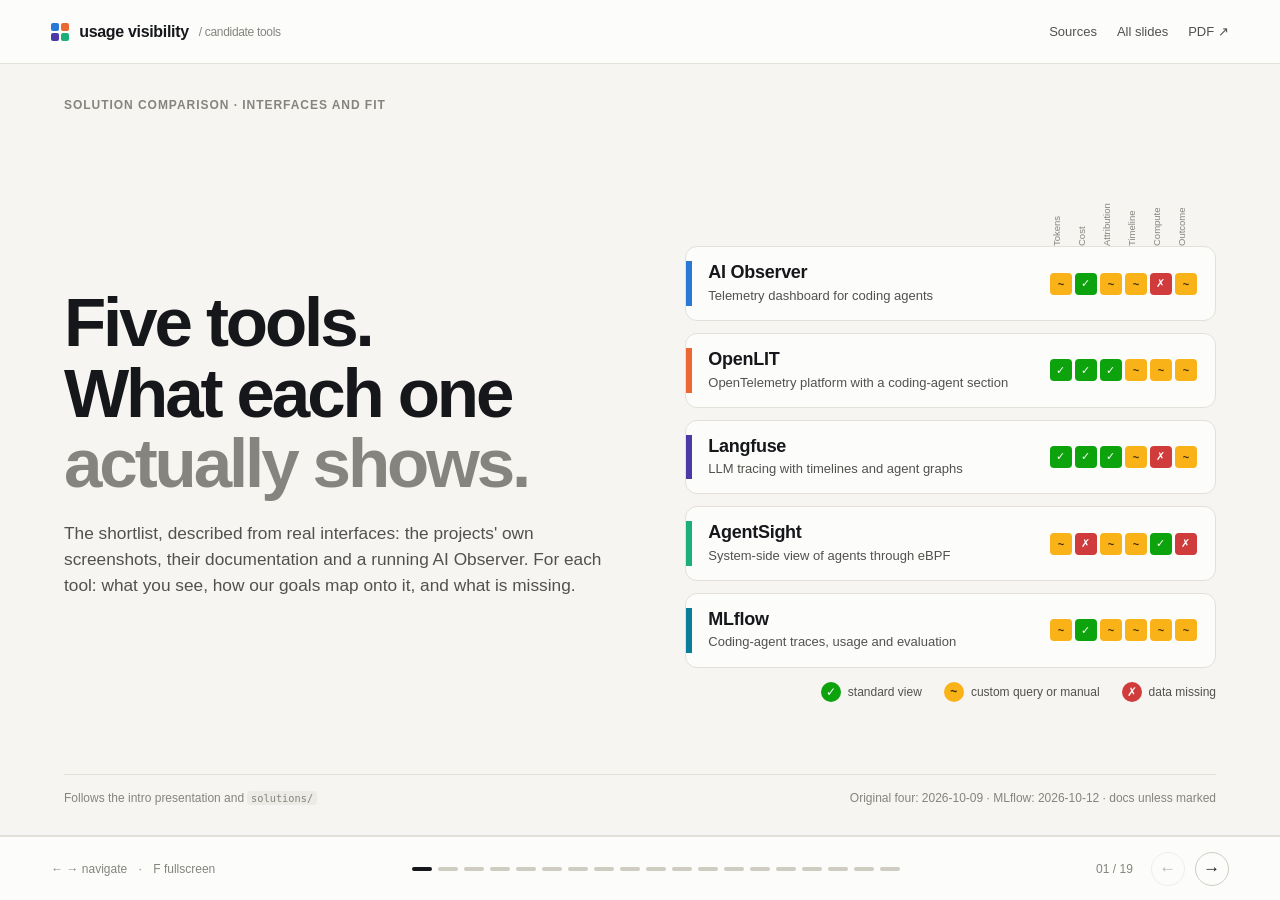
==== commit b1f7798d: "Add MLflow to candidate comparison and presentation" ====
--- a/presentation2-solutions/index.html
+++ b/presentation2-solutions/index.html
@@ -4,7 +4,7 @@
   <meta charset="utf-8">
   <meta name="viewport" content="width=device-width, initial-scale=1">
   <meta name="color-scheme" content="light">
-  <meta name="description" content="Usage Visibility — AI Observer, OpenLIT, Langfuse and AgentSight: what their interfaces show, how our goals map onto each, and other options.">
+  <meta name="description" content="Usage Visibility — AI Observer, OpenLIT, Langfuse, AgentSight and MLflow: what their interfaces show, how our goals map onto each, and other options.">
   <title>Usage Visibility — candidate tools and their interfaces</title>
   <link rel="stylesheet" href="style.css">
   <script src="presentation.js" defer></script>
@@ -26,7 +26,7 @@
       <div class="eyebrow">Solution comparison · interfaces and fit</div>
       <div class="cover-grid">
         <div>
-          <h1 id="title-1">Four tools.<br>What each one<br><em>actually shows.</em></h1>
+          <h1 id="title-1">Five tools.<br>What each one<br><em>actually shows.</em></h1>
           <p class="lead">The shortlist, described from real interfaces: the projects' own screenshots, their documentation and a running AI Observer. For each tool: what you see, how our goals map onto it, and what is missing.</p>
         </div>
         <div>
@@ -36,11 +36,12 @@
             <div class="tool-card c-olit"><span class="bar"></span><div><h3>OpenLIT</h3><p>OpenTelemetry platform with a coding-agent section</p></div><div class="strip" role="img" aria-label="Tokens yes, cost yes, attribution yes, timeline partial, compute partial, outcome partial"><i class="ok">✓</i><i class="ok">✓</i><i class="ok">✓</i><i class="part">~</i><i class="part">~</i><i class="part">~</i></div></div>
             <div class="tool-card c-lf"><span class="bar"></span><div><h3>Langfuse</h3><p>LLM tracing with timelines and agent graphs</p></div><div class="strip" role="img" aria-label="Tokens yes, cost yes, attribution yes, timeline partial, compute no, outcome partial"><i class="ok">✓</i><i class="ok">✓</i><i class="ok">✓</i><i class="part">~</i><i class="no">✗</i><i class="part">~</i></div></div>
             <div class="tool-card c-as"><span class="bar"></span><div><h3>AgentSight</h3><p>System-side view of agents through eBPF</p></div><div class="strip" role="img" aria-label="Tokens partial, cost no, attribution partial, timeline partial, compute yes, outcome no"><i class="part">~</i><i class="no">✗</i><i class="part">~</i><i class="part">~</i><i class="ok">✓</i><i class="no">✗</i></div></div>
+            <div class="tool-card c-mlf"><span class="bar"></span><div><h3>MLflow</h3><p>Coding-agent traces, usage and evaluation</p></div><div class="strip" role="img" aria-label="Tokens partial, cost yes, attribution partial, timeline partial, compute partial, outcome partial"><i class="part">~</i><i class="ok">✓</i><i class="part">~</i><i class="part">~</i><i class="part">~</i><i class="part">~</i></div></div>
           </div>
           <div class="legend" style="margin-top:14px;justify-content:flex-end"><span><i class="r ok">✓</i> standard view</span><span><i class="r part">~</i> custom query or manual</span><span><i class="r no">✗</i> data missing</span></div>
         </div>
       </div>
-      <div class="slide-bottom"><span>Follows the intro presentation and <code>solutions/</code></span><span>Checked on 2026-10-09 · ratings from documentation unless marked</span></div>
+      <div class="slide-bottom"><span>Follows the intro presentation and <code>solutions/</code></span><span>Original four: 2026-10-09 · MLflow: 2026-10-12 · docs unless marked</span></div>
     </section>
 
     <!-- 2. What we look for -->
@@ -103,9 +104,10 @@
           <tr><th scope="row"><i class="dot bg-olit"></i>OpenLIT</th><td><i class="yes" title="yes"></i></td><td><i class="yes" title="yes"></i><span class="via">token deltas</span></td><td><i class="yes" title="yes"></i><span class="via">openlit coding install</span></td><td class="sys">—</td><td class="sys"><i class="yes" title="yes"></i><span class="via">separate collector</span></td><td class="sees">Turns, tools, subagents, Git outcome; host and process metrics beside them.</td></tr>
           <tr><th scope="row"><i class="dot bg-lf"></i>Langfuse</th><td><i class="yes" title="yes"></i><span class="via">traces only</span></td><td><i class="yes" title="yes"></i><span class="via">read by plugins</span></td><td><i class="yes" title="yes"></i><span class="via">Claude Code, Codex, OpenCode</span></td><td class="sys">—</td><td class="sys">—</td><td class="sees">The agent's own steps in detail; nothing outside the agent.</td></tr>
           <tr><th scope="row"><i class="dot bg-as"></i>AgentSight</th><td>—<span class="via">exports only</span></td><td><i class="yes" title="yes"></i><span class="via">without root</span></td><td>—</td><td class="sys"><i class="yes" title="yes"></i><span class="via">root or CAP_BPF</span></td><td class="sys"><i class="yes" title="yes"></i></td><td class="sees">Processes, files, LLM traffic and CPU of any command; not the agent's intent.</td></tr>
+          <tr><th scope="row"><i class="dot bg-mlf"></i>MLflow</th><td><i class="yes" title="yes"></i><span class="via">traces only</span></td><td><i class="yes" title="yes"></i><span class="via">read by hooks</span></td><td><i class="yes" title="yes"></i><span class="via">all three agents</span></td><td class="sys">—</td><td class="sys"><i class="yes" title="yes"></i><span class="via">host metrics, separate run</span></td><td class="sees">Tool/model spans, usage and assessments; no test-process attribution.</td></tr>
         </tbody>
       </table>
-      <div class="verdict"><span>Pattern</span><strong>Three tools look from inside the agent. Only the system side sees test runs, CPU and memory.</strong></div>
+      <div class="verdict"><span>Pattern</span><strong>Four tools trace the agent's own activity. Per-process compute needs system-side observation.</strong></div>
     </section>
 
     <!-- 5. AI Observer interface -->
@@ -231,7 +233,7 @@
     <!-- 10. Langfuse fit -->
     <section class="slide c-lf" id="slide-10" aria-labelledby="title-10">
       <div class="eyebrow"><span class="tag bg-lf">03 · Langfuse</span> fit to our goals</div>
-      <h2 id="title-10">Best view of the agent's steps. <em>Nothing outside it.</em></h2>
+      <h2 id="title-10">A detailed view of the agent's steps. <em>Nothing outside it.</em></h2>
       <div class="fit">
         <div class="scen-grid">
           <article class="scen part"><div class="head"><span class="sid">S1 RERUN</span><i class="r part">~</i></div><p>Each test run is a tool span with its duration and command. No CPU, no code-change check.</p></article>
@@ -283,7 +285,7 @@
     <!-- 12. AgentSight fit -->
     <section class="slide c-as" id="slide-12" aria-labelledby="title-12">
       <div class="eyebrow"><span class="tag bg-as">04 · AgentSight</span> fit to our goals</div>
-      <h2 id="title-12">The only one that sees CPU. <em>Weak on meaning.</em></h2>
+      <h2 id="title-12">CPU for the agent's processes. <em>Weak on meaning.</em></h2>
       <div class="fit">
         <div class="scen-grid">
           <article class="scen part"><div class="head"><span class="sid">S1 RERUN</span><i class="r part">~</i></div><p>Each test process shows with CPU and memory under the agent that started it. No code-change check.</p></article>
@@ -304,35 +306,103 @@
       </div>
     </section>
 
-    <!-- 13. Matrix -->
-    <section class="slide" id="slide-13" aria-labelledby="title-13">
-      <div class="eyebrow">05 · side by side</div>
-      <h2 id="title-13">No single tool covers it. <em>Pairs might.</em></h2>
-      <table class="matrix" aria-label="Ratings of the four candidates">
-        <thead><tr><th scope="col"></th><th scope="col"><i class="dot bg-aio"></i>AI Observer</th><th scope="col"><i class="dot bg-olit"></i>OpenLIT</th><th scope="col"><i class="dot bg-lf"></i>Langfuse</th><th scope="col"><i class="dot bg-as"></i>AgentSight</th></tr></thead>
+    <!-- 13. MLflow trace interface -->
+    <section class="slide c-mlf" id="slide-13" aria-labelledby="title-13">
+      <div class="eyebrow"><span class="tag bg-mlf">05 · MLflow</span> trace interface</div>
+      <h2 id="title-13">Tools and nested subagents. <em>One trace to inspect.</em></h2>
+      <div class="shot-layout">
+        <div class="shot-col">
+          <figure class="shot"><div class="frame"><img src="img/mlflow-claude-code-trace.png" alt="Official MLflow Claude Code trace: status, token count, latency, session and user in the header; nested Agent, Explore subagent, LLM and Bash tool spans; selected model messages and an agent graph"><span class="pin" style="left:48%;top:2.5%">1</span><span class="pin" style="left:12%;top:33%">2</span><span class="pin" style="left:62%;top:36%">3</span><span class="pin" style="left:19%;top:82%">4</span></div><figcaption>Claude Code trace. Official MLflow documentation image; public example data.</figcaption></figure>
+        </div>
+        <div>
+          <ol class="callouts">
+            <li><span class="n">1</span><div><b>Trace summary</b>Status, tokens, elapsed time, session and user.</div></li>
+            <li><span class="n">2</span><div><b>Trace breakdown</b>Agent → subagent → model and tool calls. This screenshot shows Claude Code's nested activity.</div></li>
+            <li><span class="n">3</span><div><b>Inspect a step</b>Model and messages, inputs/outputs, attributes and events.</div></li>
+            <li><span class="n">4</span><div><b>Agent graph</b>Explore how tool and subagent spans relate.</div></li>
+            <li><span class="n plain">+</span><div><b>Details and Timeline</b>Inspect span durations to find a long recorded step.</div></li>
+            <li><span class="n plain">+</span><div><b>Three CLI integrations</b>Claude Code exports at session end; Codex after each turn; OpenCode when the session becomes idle.</div></li>
+          </ol>
+          <p class="basis"><b>From current documentation, 2026-10-12.</b> Not run yet. Codex and OpenCode tool traces are documented; equivalent nested subagent linkage needs validation.</p>
+        </div>
+      </div>
+    </section>
+
+    <!-- 14. MLflow usage interface -->
+    <section class="slide c-mlf" id="slide-14" aria-labelledby="title-14">
+      <div class="eyebrow"><span class="tag bg-mlf">05 · MLflow</span> usage interface</div>
+      <h2 id="title-14">Usage over time. <em>Keep cache accounting explicit.</em></h2>
+      <div class="shot-layout">
+        <div class="shot-col">
+          <figure class="shot"><div class="frame"><img src="img/mlflow-claude-code-token-cost.png" alt="Official MLflow experiment Overview Usage dashboard: latency percentiles, errors, token usage split into input, output, cache read and cache write, and tokens-per-trace percentiles"><span class="pin" style="left:18%;top:22%">1</span><span class="pin" style="left:61%;top:22%">2</span><span class="pin" style="left:26%;top:64%">3</span><span class="pin" style="left:63%;top:64%">4</span></div><figcaption>Experiment Overview → Usage. Official Claude Code guide image.</figcaption></figure>
+        </div>
+        <div>
+          <ol class="callouts">
+            <li><span class="n">1</span><div><b>Latency</b>Percentiles over the chosen time window reveal slow traces.</div></li>
+            <li><span class="n">2</span><div><b>Errors</b>Execution error count and rate. An OK trace can still fail the development task.</div></li>
+            <li><span class="n">3</span><div><b>Token buckets</b>Input, output, cache read and cache write are shown separately for this integration.</div></li>
+            <li><span class="n">4</span><div><b>Tokens per trace</b>Distribution over time helps identify unusually large turns.</div></li>
+            <li><span class="n plain">+</span><div><b>Estimated cost</b>Documented at span and trace level from model prices; requires server <code>mlflow[genai] ≥ 3.10</code>. Subscription spend can differ.</div></li>
+            <li><span class="n plain">+</span><div><b>Quality and tool views</b>The Overview also has quality and tool-call tabs; outcome assessments must be supplied.</div></li>
+          </ol>
+          <p class="basis"><b>Accounting to validate:</b> this example's headline excludes cache buckets. Reconcile provider fields so our input includes cached input once; reasoning stays part of output.</p>
+        </div>
+      </div>
+    </section>
+
+    <!-- 15. MLflow fit -->
+    <section class="slide c-mlf" id="slide-15" aria-labelledby="title-15">
+      <div class="eyebrow"><span class="tag bg-mlf">05 · MLflow</span> fit to our goals</div>
+      <h2 id="title-15">A local tracing and evaluation option. <em>Compute needs glue.</em></h2>
+      <div class="fit">
+        <div class="scen-grid">
+          <article class="scen part"><div class="head"><span class="sid">S1 RERUN</span><i class="r part">~</i></div><p>Repeated tool spans and their duration. No code-change check or CPU per test process.</p></article>
+          <article class="scen part"><div class="head"><span class="sid">S2 WAITING</span><i class="r part">~</i></div><p>Claude subagents are nested. Relating lead calls to another agent's work needs inspection.</p></article>
+          <article class="scen part"><div class="head"><span class="sid">S3 POLLING</span><i class="r part">~</i></div><p>Read repeated calls and outputs; no documented check for new information.</p></article>
+          <article class="scen ok"><div class="head"><span class="sid">S4 LONG WAIT</span><i class="r ok">✓</i></div><p>Timeline and span durations expose long steps; gaps between turns need instrumentation.</p></article>
+          <article class="scen part"><div class="head"><span class="sid">S5 NO RESULT</span><i class="r part">~</i></div><p>Cost beside human or evaluated assessments. Task success is a definition we supply.</p></article>
+        </div>
+        <div class="reqs">
+          <div class="req"><div class="head"><i class="r part">~</i>Tokens</div><p>Input/output plus provider-specific cache fields. Reasoning and totals need validation.</p></div>
+          <div class="req"><div class="head"><i class="r ok">✓</i>Cost</div><p>Model-price estimates; supported model and usage required.</p></div>
+          <div class="req"><div class="head"><i class="r part">~</i>Compute</div><p>Opt-in host CPU/memory per MLflow run; no automatic CLI/process link.</p></div>
+          <div class="req"><div class="head"><i class="r part">~</i>Attribution</div><p>Session → tool/model span. Subagent coverage varies by integration.</p></div>
+          <div class="req"><div class="head"><i class="r ok">✓</i>Agents</div><p>Official Claude Code, Codex and OpenCode integrations.</p></div>
+          <div class="req"><div class="head"><i class="r ok">✓</i>Setup</div><p>Local server + SQLite + plugins. Disable usage telemetry for local-only use.</p></div>
+        </div>
+        <div class="verdict"><i class="dot"></i><span>Role</span><strong>Another agent-side candidate across all three CLIs. Pair with process observation for compute.</strong></div>
+      </div>
+    </section>
+
+    <!-- 16. Matrix -->
+    <section class="slide" id="slide-16" aria-labelledby="title-16">
+      <div class="eyebrow">06 · side by side</div>
+      <h2 id="title-16">No single tool covers it. <em>Pairs might.</em></h2>
+      <table class="matrix" aria-label="Ratings of the five candidates">
+        <thead><tr><th scope="col"></th><th scope="col"><i class="dot bg-aio"></i>AI Observer</th><th scope="col"><i class="dot bg-olit"></i>OpenLIT</th><th scope="col"><i class="dot bg-lf"></i>Langfuse</th><th scope="col"><i class="dot bg-as"></i>AgentSight</th><th scope="col"><i class="dot bg-mlf"></i>MLflow</th></tr></thead>
         <tbody>
-          <tr class="sep"><th colspan="5">Scenarios</th></tr>
-          <tr><th scope="row">S1 Rerun without a change</th><td class="no"><span class="cell"><i class="r no">✗</i>no process data</span></td><td class="part"><span class="cell"><i class="r part">~</i>same-args loop</span></td><td class="part"><span class="cell"><i class="r part">~</i>span duration</span></td><td class="part"><span class="cell"><i class="r part">~</i>CPU per run</span></td></tr>
-          <tr><th scope="row">S2 Expensive waiting</th><td class="part"><span class="cell"><i class="r part">~</i>separate sessions</span></td><td class="part"><span class="cell"><i class="r part">~</i>timeline overlap</span></td><td class="part"><span class="cell"><i class="r part">~</i>nested subagents</span></td><td class="part"><span class="cell"><i class="r part">~</i>process timeline</span></td></tr>
-          <tr><th scope="row">S3 Polling</th><td class="part"><span class="cell"><i class="r part">~</i>read transcript</span></td><td class="ok"><span class="cell"><i class="r ok">✓</i>loop badge</span></td><td class="part"><span class="cell"><i class="r part">~</i>graph counter</span></td><td class="part"><span class="cell"><i class="r part">~</i>undocumented</span></td></tr>
-          <tr><th scope="row">S4 Long wait</th><td class="part"><span class="cell"><i class="r part">~</i>timestamps</span></td><td class="part"><span class="cell"><i class="r part">~</i>waterfall</span></td><td class="ok"><span class="cell"><i class="r ok">✓</i>timeline</span></td><td class="part"><span class="cell"><i class="r part">~</i>event gaps</span></td></tr>
-          <tr><th scope="row">S5 Spend without a result</th><td class="part"><span class="cell"><i class="r part">~</i>Git proxies</span></td><td class="part"><span class="cell"><i class="r part">~</i>Git outcome</span></td><td class="part"><span class="cell"><i class="r part">~</i>own scores</span></td><td class="no"><span class="cell"><i class="r no">✗</i>no outcome</span></td></tr>
-          <tr class="sep"><th colspan="5">Requirements</th></tr>
-          <tr><th scope="row">Tokens without double counting</th><td class="part"><span class="cell"><i class="r part">~</i>per agent</span></td><td class="ok"><span class="cell"><i class="r ok">✓</i>per turn</span></td><td class="ok"><span class="cell"><i class="r ok">✓</i>per call</span></td><td class="part"><span class="cell"><i class="r part">~</i>in / out</span></td></tr>
-          <tr><th scope="row">Compute</th><td class="no"><span class="cell"><i class="r no">✗</i></span></td><td class="part"><span class="cell"><i class="r part">~</i>separate collector</span></td><td class="no"><span class="cell"><i class="r no">✗</i></span></td><td class="ok"><span class="cell"><i class="r ok">✓</i>per process</span></td></tr>
-          <tr><th scope="row">Attribution</th><td class="part"><span class="cell"><i class="r part">~</i>no subagents</span></td><td class="ok"><span class="cell"><i class="r ok">✓</i></span></td><td class="ok"><span class="cell"><i class="r ok">✓</i></span></td><td class="part"><span class="cell"><i class="r part">~</i>process tree</span></td></tr>
-          <tr><th scope="row">Cost estimate</th><td class="ok"><span class="cell"><i class="r ok">✓</i></span></td><td class="ok"><span class="cell"><i class="r ok">✓</i></span></td><td class="ok"><span class="cell"><i class="r ok">✓</i></span></td><td class="no"><span class="cell"><i class="r no">✗</i></span></td></tr>
-          <tr><th scope="row">Codex, Claude Code, OpenCode</th><td class="ok"><span class="cell"><i class="r ok">✓</i></span></td><td class="part"><span class="cell"><i class="r part">~</i>no OpenCode</span></td><td class="ok"><span class="cell"><i class="r ok">✓</i></span></td><td class="ok"><span class="cell"><i class="r ok">✓</i></span></td></tr>
-          <tr><th scope="row">Plain devcontainer</th><td class="ok"><span class="cell"><i class="r ok">✓</i>one binary</span></td><td class="ok"><span class="cell"><i class="r ok">✓</i>two containers</span></td><td class="part"><span class="cell"><i class="r part">~</i>six services</span></td><td class="part"><span class="cell"><i class="r part">~</i>needs root</span></td></tr>
+          <tr class="sep"><th colspan="6">Scenarios</th></tr>
+          <tr><th scope="row">S1 Rerun without a change</th><td class="no"><span class="cell"><i class="r no">✗</i>no process data</span></td><td class="part"><span class="cell"><i class="r part">~</i>same-args loop</span></td><td class="part"><span class="cell"><i class="r part">~</i>span duration</span></td><td class="part"><span class="cell"><i class="r part">~</i>CPU per run</span></td><td class="part"><span class="cell"><i class="r part">~</i>tool spans</span></td></tr>
+          <tr><th scope="row">S2 Expensive waiting</th><td class="part"><span class="cell"><i class="r part">~</i>separate sessions</span></td><td class="part"><span class="cell"><i class="r part">~</i>timeline overlap</span></td><td class="part"><span class="cell"><i class="r part">~</i>nested subagents</span></td><td class="part"><span class="cell"><i class="r part">~</i>process timeline</span></td><td class="part"><span class="cell"><i class="r part">~</i>Claude nesting</span></td></tr>
+          <tr><th scope="row">S3 Polling</th><td class="part"><span class="cell"><i class="r part">~</i>read transcript</span></td><td class="ok"><span class="cell"><i class="r ok">✓</i>loop badge</span></td><td class="part"><span class="cell"><i class="r part">~</i>graph counter</span></td><td class="part"><span class="cell"><i class="r part">~</i>undocumented</span></td><td class="part"><span class="cell"><i class="r part">~</i>read tool outputs</span></td></tr>
+          <tr><th scope="row">S4 Long wait</th><td class="part"><span class="cell"><i class="r part">~</i>timestamps</span></td><td class="part"><span class="cell"><i class="r part">~</i>waterfall</span></td><td class="ok"><span class="cell"><i class="r ok">✓</i>timeline</span></td><td class="part"><span class="cell"><i class="r part">~</i>event gaps</span></td><td class="ok"><span class="cell"><i class="r ok">✓</i>span timeline</span></td></tr>
+          <tr><th scope="row">S5 Spend without a result</th><td class="part"><span class="cell"><i class="r part">~</i>Git proxies</span></td><td class="part"><span class="cell"><i class="r part">~</i>Git outcome</span></td><td class="part"><span class="cell"><i class="r part">~</i>own scores</span></td><td class="no"><span class="cell"><i class="r no">✗</i>no outcome</span></td><td class="part"><span class="cell"><i class="r part">~</i>own assessments</span></td></tr>
+          <tr class="sep"><th colspan="6">Requirements</th></tr>
+          <tr><th scope="row">Tokens without double counting</th><td class="part"><span class="cell"><i class="r part">~</i>per agent</span></td><td class="ok"><span class="cell"><i class="r ok">✓</i>per turn</span></td><td class="ok"><span class="cell"><i class="r ok">✓</i>per call</span></td><td class="part"><span class="cell"><i class="r part">~</i>in / out</span></td><td class="part"><span class="cell"><i class="r part">~</i>check buckets</span></td></tr>
+          <tr><th scope="row">Compute</th><td class="no"><span class="cell"><i class="r no">✗</i></span></td><td class="part"><span class="cell"><i class="r part">~</i>separate collector</span></td><td class="no"><span class="cell"><i class="r no">✗</i></span></td><td class="ok"><span class="cell"><i class="r ok">✓</i>per process</span></td><td class="part"><span class="cell"><i class="r part">~</i>host metrics</span></td></tr>
+          <tr><th scope="row">Attribution</th><td class="part"><span class="cell"><i class="r part">~</i>no subagents</span></td><td class="ok"><span class="cell"><i class="r ok">✓</i></span></td><td class="ok"><span class="cell"><i class="r ok">✓</i></span></td><td class="part"><span class="cell"><i class="r part">~</i>process tree</span></td><td class="part"><span class="cell"><i class="r part">~</i>varies by agent</span></td></tr>
+          <tr><th scope="row">Cost estimate</th><td class="ok"><span class="cell"><i class="r ok">✓</i></span></td><td class="ok"><span class="cell"><i class="r ok">✓</i></span></td><td class="ok"><span class="cell"><i class="r ok">✓</i></span></td><td class="no"><span class="cell"><i class="r no">✗</i></span></td><td class="ok"><span class="cell"><i class="r ok">✓</i>model prices</span></td></tr>
+          <tr><th scope="row">Codex, Claude Code, OpenCode</th><td class="ok"><span class="cell"><i class="r ok">✓</i></span></td><td class="part"><span class="cell"><i class="r part">~</i>no OpenCode</span></td><td class="ok"><span class="cell"><i class="r ok">✓</i></span></td><td class="ok"><span class="cell"><i class="r ok">✓</i></span></td><td class="ok"><span class="cell"><i class="r ok">✓</i>official plugins</span></td></tr>
+          <tr><th scope="row">Plain devcontainer</th><td class="ok"><span class="cell"><i class="r ok">✓</i>one binary</span></td><td class="ok"><span class="cell"><i class="r ok">✓</i>two containers</span></td><td class="part"><span class="cell"><i class="r part">~</i>six services</span></td><td class="part"><span class="cell"><i class="r part">~</i>needs root</span></td><td class="ok"><span class="cell"><i class="r ok">✓</i>server + SQLite</span></td></tr>
         </tbody>
       </table>
       <div class="legend"><span><i class="r ok">✓</i> standard view</span><span><i class="r part">~</i> custom query or manual correlation</span><span><i class="r no">✗</i> data missing</span><span>AI Observer partly seen on a running instance; the rest is from documentation.</span></div>
     </section>
 
-    <!-- 14. Other options -->
-    <section class="slide" id="slide-14" aria-labelledby="title-14">
-      <div class="eyebrow">06 · other options</div>
-      <h2 id="title-14">Other ways in, <em>by the gap they fill.</em></h2>
+    <!-- 17. Other options -->
+    <section class="slide" id="slide-17" aria-labelledby="title-17">
+      <div class="eyebrow">07 · other options</div>
+      <h2 id="title-17">Other ways in, <em>by the gap they fill.</em></h2>
       <div class="opt-grid">
         <article class="opt"><h3>Local log readers</h3><span class="tools">ccusage · Sniffly</span><p><code>ccusage claude|codex|opencode daily</code> prints token and cost tables from local session files, no server. Sniffly is a local web dashboard for Claude Code logs.</p><div class="fills"><span class="f-tok">tokens</span><span class="f-tok">cost</span></div></article>
         <article class="opt"><h3>Native OTel into a generic stack</h3><span class="tools">Grafana LGTM · SigNoz</span><p>Send the agents' own OTLP to a general backend. Grafana Cloud has Claude Code and Codex integrations. S1–S5 dashboards are ours to build.</p><div class="fills"><span class="f-tok">tokens</span><span class="f-time">timeline</span></div></article>
@@ -343,27 +413,27 @@
       </div>
     </section>
 
-    <!-- 15. Combinations -->
-    <section class="slide" id="slide-15" aria-labelledby="title-15">
-      <div class="eyebrow">07 · combinations worth trying</div>
-      <h2 id="title-15">Agent side plus system side. <em>What stays open.</em></h2>
+    <!-- 18. Combinations -->
+    <section class="slide" id="slide-18" aria-labelledby="title-18">
+      <div class="eyebrow">08 · combinations worth trying</div>
+      <h2 id="title-18">Agent side plus system side. <em>What stays open.</em></h2>
       <div class="combo-grid">
         <article class="combo"><div class="pair"><span class="chip"><i class="dot bg-olit"></i>OpenLIT</span><span class="plus">+</span><span class="chip"><i class="dot bg-olit"></i>its process collector</span></div><h3>A. One UI, one database</h3><p>Sessions with loop badges, outcome and cost; host and per-process CPU and memory in the same ClickHouse.</p><p class="open"><b>Open:</b> tying process metrics to a session is a custom SQL dashboard. No OpenCode.</p></article>
-        <article class="combo"><div class="pair"><span class="chip"><i class="dot bg-lf"></i>Langfuse</span><span class="plus">+</span><span class="chip"><i class="dot bg-as"></i>AgentSight</span></div><h3>B. Best of each side</h3><p>Langfuse for the agent tree and timeline across all three agents; AgentSight for test processes, CPU and memory.</p><p class="open"><b>Open:</b> two UIs correlated by time; eBPF needs root; Langfuse is heavy to host.</p></article>
+        <article class="combo"><div class="pair"><span class="chip"><i class="dot bg-lf"></i>Langfuse</span><span class="plus">or</span><span class="chip"><i class="dot bg-mlf"></i>MLflow</span><span class="plus">+</span><span class="chip"><i class="dot bg-as"></i>AgentSight</span></div><h3>B. Agent traces and processes</h3><p>Agent-side traces and timelines; AgentSight for test processes, CPU and memory. MLflow offers a smaller local setup.</p><p class="open"><b>Open:</b> two UIs correlated by time; eBPF needs root; MLflow's token buckets and subagent links need validation.</p></article>
         <article class="combo"><div class="pair"><span class="chip">Native OTel</span><span class="plus">+</span><span class="chip">SigNoz or Grafana</span><span class="plus">+</span><span class="chip">cAdvisor or Tetragon</span></div><h3>C. Configuration only</h3><p>Claude Code traces and Codex OTel into a generic backend, with container or process metrics for compute.</p><p class="open"><b>Open:</b> every S1–S5 view is a dashboard we write and maintain.</p></article>
         <article class="combo"><div class="pair"><span class="chip">ccusage</span></div><h3>D. A cross-check</h3><p>Zero setup. Daily and per-session token and cost tables to validate the totals of whichever tool we pick.</p><p class="open"><b>Open:</b> tokens and cost only.</p></article>
       </div>
       <div class="verdict" style="--accent:var(--bad)"><i class="dot"></i><span>Not covered by any</span><strong>“No code or environment change since the last run” and “waiting for another agent” are not detected out of the box.</strong></div>
     </section>
 
-    <!-- 16. Next step -->
-    <section class="slide" id="slide-16" aria-labelledby="title-16">
-      <div class="eyebrow">08 · next step</div>
-      <h2 id="title-16">Pick finalists. <em>Try them on real runs.</em></h2>
+    <!-- 19. Next step -->
+    <section class="slide" id="slide-19" aria-labelledby="title-19">
+      <div class="eyebrow">09 · next step</div>
+      <h2 id="title-19">Pick finalists. <em>Try them on real runs.</em></h2>
       <div class="finalists">
         <div class="finalist c-olit"><span>Agent side · proposal</span><h3>OpenLIT</h3><p>Coding-agent sessions, loop detection, outcome column, and a process collector in the same stack.</p></div>
         <div class="finalist c-as"><span>System side · proposal</span><h3>AgentSight</h3><p>The only candidate that ties CPU, memory and test processes to an agent.</p></div>
-        <div class="finalist c-lf"><span>Fallback</span><h3>Langfuse</h3><p>If OpenLIT's Claude Code, Codex or OpenCode coverage falls short.</p></div>
+        <div class="finalist c-lf"><span>Agent-side alternatives</span><h3>Langfuse / MLflow</h3><p>If OpenLIT falls short. Check MLflow's token accounting and subagent links on real runs.</p></div>
       </div>
       <ol class="steps">
         <li><b>Install</b>In an ordinary devcontainer next to Codex, Claude Code and OpenCode, without Subyard.</li>
@@ -378,12 +448,12 @@
   <footer class="controls">
     <span class="keyboard-hint">← → navigate <span>·</span> F fullscreen</span>
     <div class="progress" id="progress" aria-label="Choose a slide"></div>
-    <div class="pager"><span id="slide-counter" aria-live="polite" aria-atomic="true">01 / 16</span><button id="previous-button" aria-label="Previous slide">←</button><button id="next-button" aria-label="Next slide">→</button></div>
+    <div class="pager"><span id="slide-counter" aria-live="polite" aria-atomic="true">01 / 19</span><button id="previous-button" aria-label="Previous slide">←</button><button id="next-button" aria-label="Next slide">→</button></div>
   </footer>
 
   <dialog id="sources-dialog" aria-labelledby="sources-title">
     <div class="dialog-heading"><h2 id="sources-title">Sources</h2><button id="close-sources" aria-label="Close sources">×</button></div>
-    <p>Checked on 2026-10-09. Ratings follow the scale in <code>solutions/README.md</code>. AI Observer pages were checked on a running 0.6.0 instance (Subyard, watch mode, Claude Code and Codex); everything else is from documentation and has not been run. Screenshots are the projects' own images, used with attribution.</p>
+    <p>Original four candidates checked on 2026-10-09; MLflow documentation checked on 2026-10-12. Ratings follow the scale in <code>solutions/README.md</code>. AI Observer pages were checked on a running 0.6.0 instance (Subyard, watch mode, Claude Code and Codex); everything else is from documentation and has not been run. Screenshots are the projects' own images, used with attribution.</p>
     <h3><i class="dot bg-aio"></i>AI Observer 0.6.0 · MIT</h3>
     <ul><li><a href="https://github.com/tobilg/ai-observer">github.com/tobilg/ai-observer</a> — README, <code>frontend/src/App.tsx</code>, <code>docs/images/</code></li><li><a href="https://github.com/subyard/subyard/blob/master/docs/ai-observer.md">Subyard AI Observer integration</a></li></ul>
     <h3><i class="dot bg-olit"></i>OpenLIT 2.1.0 · Apache-2.0</h3>
@@ -392,6 +462,14 @@
     <ul><li><a href="https://langfuse.com/integrations/developer-tools/claude-code">Claude Code</a>, <a href="https://langfuse.com/integrations/other/codex">Codex</a> and <a href="https://langfuse.com/integrations/developer-tools/opencode">OpenCode</a> integrations</li><li><a href="https://langfuse.com/changelog/2026-08-28-responsive-timeline">Responsive timeline</a>, <a href="https://langfuse.com/docs/observability/features/agent-graphs">agent graphs</a>, <a href="https://langfuse.com/docs/model-usage-and-cost">usage and cost</a></li><li><a href="https://langfuse.com/self-hosting">Self-hosting</a></li></ul>
     <h3><i class="dot bg-as"></i>AgentSight v1.0.34 · MIT</h3>
     <ul><li><a href="https://github.com/eunomia-bpf/agentsight">github.com/eunomia-bpf/agentsight</a> — README, <code>docs/</code> images, <code>docs/docker.md</code>, <code>docs/otel.md</code></li><li><a href="https://arxiv.org/abs/2508.02736">AgentSight paper</a></li></ul>
+    <h3><i class="dot bg-mlf"></i>MLflow · current documentation · Apache-2.0</h3>
+    <ul>
+      <li><a href="https://github.com/mlflow/mlflow">MLflow repository</a> and <a href="https://github.com/mlflow/mlflow/blob/master/LICENSE">license</a>; no installed release tested</li>
+      <li><a href="https://mlflow.org/docs/latest/genai/tracing/integrations/listing/claude_code/">Claude Code</a>, <a href="https://mlflow.org/docs/latest/genai/tracing/integrations/listing/codex/">Codex</a> and <a href="https://mlflow.org/docs/latest/genai/tracing/integrations/listing/opencode/">OpenCode</a> integrations</li>
+      <li>Official images from the Claude Code guide: <a href="https://mlflow.org/docs/latest/images/llms/anthropic/claude-code-trace-ui.png">trace detail</a> → <code>img/mlflow-claude-code-trace.png</code>; <a href="https://mlflow.org/docs/latest/assets/images/claude-code-token-cost-93b59d672945aa960af000ccbeca86df.png">usage overview</a> → <code>img/mlflow-claude-code-token-cost.png</code></li>
+      <li><a href="https://mlflow.org/docs/latest/genai/tracing/observe-with-traces/ui/">Trace UI</a>, <a href="https://mlflow.org/docs/latest/genai/tracing/observe-with-traces/dashboard/">Overview dashboard</a>, <a href="https://mlflow.org/docs/latest/genai/tracing/token-usage-cost/">tokens and estimated cost</a>, <a href="https://mlflow.org/docs/latest/genai/tracing/opentelemetry/ingest/">OTLP ingestion</a></li>
+      <li><a href="https://mlflow.org/docs/latest/ml/tracking/system-metrics/">System metrics</a>: opt-in host metrics per run; <a href="https://mlflow.org/docs/latest/self-hosting/architecture/tracking-server/">local server and storage</a>; <a href="https://mlflow.org/docs/latest/community/usage-tracking/">anonymous telemetry and opt-out</a></li>
+    </ul>
     <h3>Agent telemetry and other options</h3>
     <ul><li><a href="https://code.claude.com/docs/en/monitoring-usage">Claude Code monitoring</a> — metrics, events, traces (beta)</li><li><a href="https://github.com/openai/codex/blob/main/docs/config.md">Codex config</a> — <code>[otel]</code> and metrics catalog</li><li><a href="https://github.com/ryoppippi/ccusage">ccusage</a>, <a href="https://github.com/chiphuyen/sniffly">Sniffly</a>, <a href="https://docs.wandb.ai/weave/guides/integrations/agents/claude-code-harness">Weave Claude Code plugin</a>, <a href="https://github.com/cilium/tetragon">Tetragon</a>, <a href="https://github.com/google/cadvisor">cAdvisor</a></li></ul>
     <p class="download-links"><a href="usage-visibility-candidates.pdf" download>Presentation PDF ↓</a></p>
--- a/presentation2-solutions/style.css
+++ b/presentation2-solutions/style.css
@@ -25,3 +25,5 @@
 @media print{h2{font-size:32pt}.note,.legend{font-size:10pt}.scen,.fit .scen{padding:5mm;gap:2.5mm}.scen h3{font-size:13pt}.scen p,.fit .scen p{font-size:10.5pt}.scen .sid{font-size:9pt}.res span,.fills span{font-size:8.5pt}.must div{font-size:10pt}.must b{font-size:11pt}.fit{gap:6mm}.req{padding:3.5mm 4mm}.req .head{font-size:11pt}.req p{font-size:9.5pt}.verdict{padding:4.5mm 6mm}.verdict strong{font-size:13pt}.verdict span{font-size:8.5pt}.src{font-size:11pt}.src th,.src td{padding:4mm 3.5mm}.src td{font-size:10pt}.src thead th{font-size:8.5pt}.src thead th small{font-size:8.5pt}.via{font-size:8.5pt}.wf-row{height:7.6mm}.wf-row .lbl{font-size:9.5pt}.wf-track,.wf-bar{height:4.4mm}.fact{padding:4mm 4.5mm}.fact h3{font-size:12pt}.fact li{font-size:10pt}.opt,.combo{padding:5mm 5.5mm;gap:3mm}.opt h3,.combo h3{font-size:13pt}.opt p,.combo p{font-size:10.5pt}.opt .tools{font-size:10pt}.combo .open{font-size:10pt;padding:2.5mm 3.5mm}.chip{font-size:9.5pt}.steps li{font-size:11pt;padding:6mm}.steps li b{font-size:13pt}.finalist{padding:6mm 7mm}.finalist h3{font-size:19pt}.finalist p{font-size:11pt}.finalist span{font-size:8.5pt}}
 .c-as .shot-layout{grid-template-columns:minmax(0,2fr) minmax(0,1fr)}.c-as .shot.small .frame img{max-height:26vh}
 @media print{.c-as .shot-layout.tall .frame img{max-height:84mm}.c-as .shot.small .frame img{max-height:44mm}}
+.c-mlf{--accent:#087e9b}.bg-mlf{background:#087e9b}
+@media print{#slide-4 .src th,#slide-4 .src td{padding:3mm 3mm}}
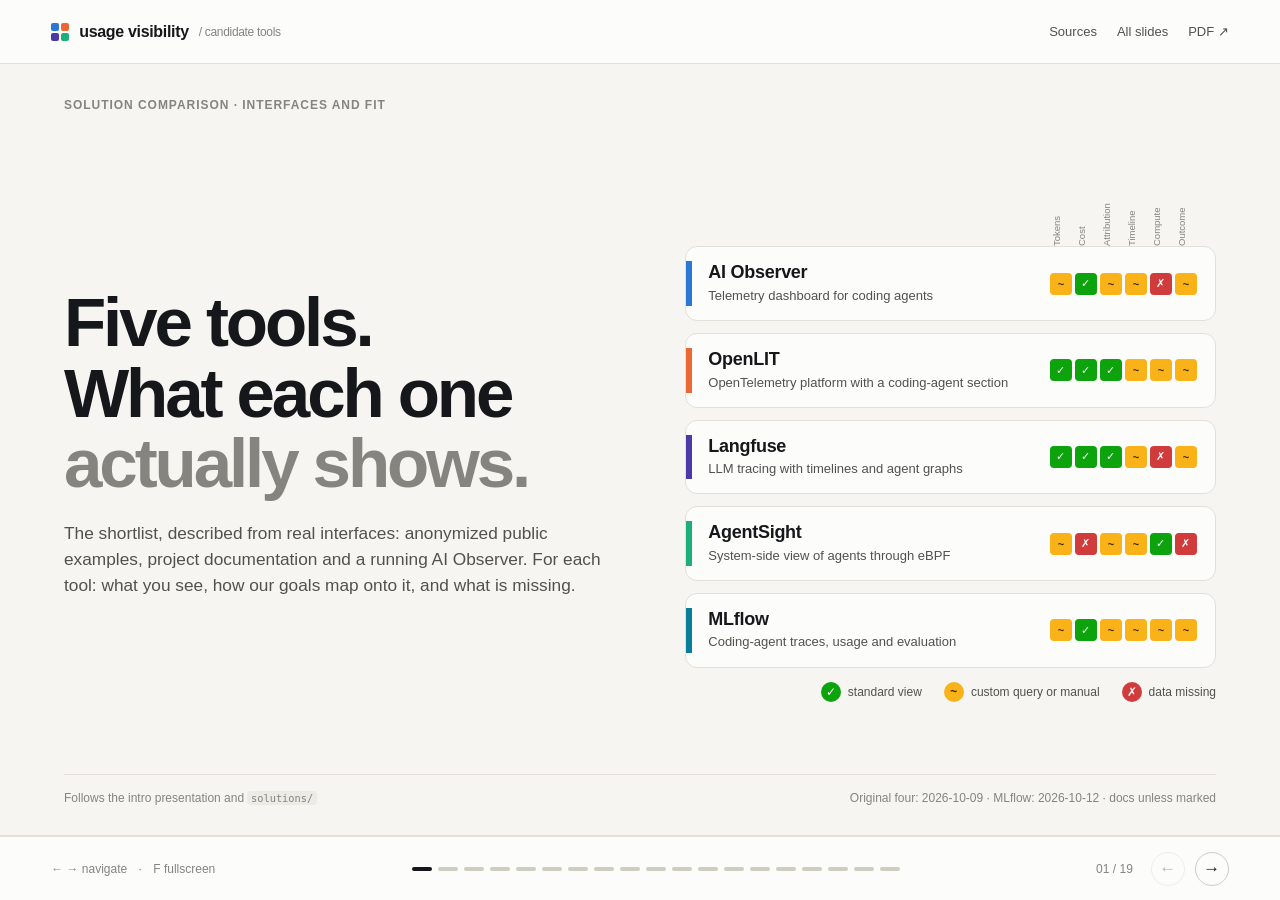
==== commit 18da4caf: "presentation 5" ====
--- a/presentation2-solutions/index.html
+++ b/presentation2-solutions/index.html
@@ -27,7 +27,7 @@
       <div class="cover-grid">
         <div>
           <h1 id="title-1">Five tools.<br>What each one<br><em>actually shows.</em></h1>
-          <p class="lead">The shortlist, described from real interfaces: the projects' own screenshots, their documentation and a running AI Observer. For each tool: what you see, how our goals map onto it, and what is missing.</p>
+          <p class="lead">The shortlist, described from real interfaces: anonymized public examples, project documentation and a running AI Observer. For each tool: what you see, how our goals map onto it, and what is missing.</p>
         </div>
         <div>
           <div class="strip-head" aria-hidden="true"><span>Tokens</span><span>Cost</span><span>Attribution</span><span>Timeline</span><span>Compute</span><span>Outcome</span></div>
@@ -116,7 +116,7 @@
       <h2 id="title-5">A telemetry dashboard <em>for coding agents.</em></h2>
       <div class="shot-layout">
         <div class="shot-col">
-          <figure class="shot"><div class="frame"><img src="img/ai-observer-dashboard.png" alt="AI Observer dashboard with stat tiles, Claude Code cost and active time tiles, and token usage charts for Claude Code, Gemini CLI and Codex CLI"><span class="pin" style="left:1.8%;top:34.4%">1</span><span class="pin" style="left:19.8%;top:28%">2</span><span class="pin" style="left:38.6%;top:40%">3</span><span class="pin" style="left:19.8%;top:54%">4</span><span class="pin" style="left:97.6%;top:20.4%">5</span></div><figcaption>Dashboard. Official screenshot from the AI Observer repository.</figcaption></figure>
+          <figure class="shot"><div class="frame"><img src="img/ai-observer-dashboard.png" alt="AI Observer dashboard with stat tiles, Claude Code cost and active time tiles, and token usage charts for Claude Code, Gemini CLI and Codex CLI"><span class="pin" style="left:1.8%;top:34.4%">1</span><span class="pin" style="left:19.8%;top:28%">2</span><span class="pin" style="left:38.6%;top:40%">3</span><span class="pin" style="left:19.8%;top:54%">4</span><span class="pin" style="left:97.6%;top:20.4%">5</span></div><figcaption>Dashboard. Public AI Observer repository example, anonymized.</figcaption></figure>
         </div>
         <div>
           <ol class="callouts">
@@ -163,8 +163,8 @@
       <h2 id="title-7">Coding-agent sessions <em>with loop badges.</em></h2>
       <div class="shot-layout tall">
         <div class="shot-col">
-          <figure class="shot"><div class="frame"><img src="img/openlit-readme-hero-coding-agent-trace.png" alt="OpenLIT coding-agent trace: header with status, duration, tokens, cost and model; agent, user, repository, branch and lines changed; a governance panel listing read_file repeated 236 times with wasted tokens and cost"><span class="pin" style="left:61%;top:11%">1</span><span class="pin" style="left:77%;top:19%">2</span><span class="pin" style="left:79%;top:28%">3</span><span class="pin" style="left:46.7%;top:41.5%">4</span></div><figcaption>Coding-agent trace. Official README image.</figcaption></figure>
-          <figure class="shot"><div class="frame"><img src="img/openlit-docs-ai-observability-trace.png" alt="OpenLIT trace detail with Tree, Chat, AI Analysis, Timeline and Graph tabs and a span attribute panel" style="max-height:28vh"><span class="pin" style="left:46%;top:22.6%">5</span><span class="pin" style="left:4%;top:51%">6</span></div><figcaption>Trace detail. Official docs image.</figcaption></figure>
+          <figure class="shot"><div class="frame"><img src="img/openlit-readme-hero-coding-agent-trace.png" alt="OpenLIT coding-agent trace: header with status, duration, tokens, cost and model; agent, user, repository, branch and lines changed; a governance panel listing read_file repeated 236 times with wasted tokens and cost"><span class="pin" style="left:61%;top:11%">1</span><span class="pin" style="left:77%;top:19%">2</span><span class="pin" style="left:79%;top:28%">3</span><span class="pin" style="left:46.7%;top:41.5%">4</span></div><figcaption>Coding-agent trace. Public OpenLIT README example, anonymized.</figcaption></figure>
+          <figure class="shot"><div class="frame"><img src="img/openlit-docs-ai-observability-trace.png" alt="OpenLIT trace detail with Tree, Chat, AI Analysis, Timeline and Graph tabs and a span attribute panel" style="max-height:28vh"><span class="pin" style="left:46%;top:22.6%">5</span><span class="pin" style="left:4%;top:51%">6</span></div><figcaption>Trace detail. Public OpenLIT docs example, anonymized.</figcaption></figure>
         </div>
         <div>
           <ol class="callouts">
@@ -211,8 +211,8 @@
       <h2 id="title-9">Traces you can read <em>as a timeline.</em></h2>
       <div class="shot-layout tall">
         <div class="shot-col">
-          <figure class="shot"><div class="frame"><img src="img/langfuse-responsive-timeline.png" alt="Langfuse trace timeline: nested rows for an agent with steps, chat model calls and a tool call, bars sized by elapsed time"><span class="pin" style="left:87%;top:13%">1</span><span class="pin" style="left:28%;top:34%">2</span><span class="pin" style="left:6%;top:59.5%">3</span><span class="pin" style="left:56%;top:79%">4</span></div><figcaption>Trace timeline, August 2026. Official image.</figcaption></figure>
-          <figure class="shot"><div class="frame"><img src="img/langfuse-llm-analytics.png" alt="Langfuse home dashboard: traces by name, model costs with tokens and USD per model, scores, traces by time, model usage" style="max-height:24vh"><span class="pin" style="left:44%;top:15%">5</span><span class="pin" style="left:76%;top:66%">6</span></div><figcaption>Home dashboard. Official docs image.</figcaption></figure>
+          <figure class="shot"><div class="frame"><img src="img/langfuse-responsive-timeline.png" alt="Langfuse trace timeline: nested rows for an agent with steps, chat model calls and a tool call, bars sized by elapsed time"><span class="pin" style="left:87%;top:13%">1</span><span class="pin" style="left:28%;top:34%">2</span><span class="pin" style="left:6%;top:59.5%">3</span><span class="pin" style="left:56%;top:79%">4</span></div><figcaption>Trace timeline, August 2026. Public example, anonymized.</figcaption></figure>
+          <figure class="shot"><div class="frame"><img src="img/langfuse-llm-analytics.png" alt="Langfuse home dashboard: traces by name, model costs with tokens and USD per model, scores, traces by time, model usage" style="max-height:24vh"><span class="pin" style="left:44%;top:15%">5</span><span class="pin" style="left:76%;top:66%">6</span></div><figcaption>Home dashboard. Public Langfuse docs example, anonymized.</figcaption></figure>
         </div>
         <div>
           <ol class="callouts">
@@ -263,7 +263,7 @@
           <figure class="shot"><div class="frame"><img src="img/agentsight-top-mode-demo.png" alt="agentsight top terminal view: sessions with agent, state, age, model, tokens, CPU and memory, and counts of processes, tool calls and files"><span class="pin" style="left:1.7%;top:6.8%">1</span><span class="pin" style="left:56%;top:16.9%">2</span><span class="pin" style="left:65%;top:16.9%">3</span><span class="pin" style="left:77%;top:16.9%">4</span></div><figcaption><code>agentsight top</code>, terminal. Official image.</figcaption></figure>
           <div class="shot-pair">
             <figure class="shot small"><div class="frame"><img src="img/agentsight-demo-timeline.png" alt="AgentSight timeline with lanes for process, http_parser and sse_processor events"><span class="pin" style="left:8%;top:64.5%">5</span></div><figcaption>Timeline</figcaption></figure>
-            <figure class="shot small"><div class="frame"><img src="img/agentsight-demo-tree.png" alt="AgentSight process tree: claude process with prompts, responses and file opens"><span class="pin" style="left:20%;top:38%">6</span></div><figcaption>Process tree</figcaption></figure>
+            <figure class="shot small"><div class="frame"><img src="img/agentsight-demo-tree.png" alt="AgentSight process tree: claude process with prompts, responses and file opens"><span class="pin" style="left:20%;top:38%">6</span></div><figcaption>Process tree · anonymized</figcaption></figure>
             <figure class="shot small"><div class="frame"><img src="img/agentsight-demo-metrics.png" alt="AgentSight resource metrics: average and peak CPU and memory, memory over time for one process"><span class="pin" style="left:11%;top:24%">7</span></div><figcaption>Metrics</figcaption></figure>
           </div>
         </div>
@@ -312,7 +312,7 @@
       <h2 id="title-13">Tools and nested subagents. <em>One trace to inspect.</em></h2>
       <div class="shot-layout">
         <div class="shot-col">
-          <figure class="shot"><div class="frame"><img src="img/mlflow-claude-code-trace.png" alt="Official MLflow Claude Code trace: status, token count, latency, session and user in the header; nested Agent, Explore subagent, LLM and Bash tool spans; selected model messages and an agent graph"><span class="pin" style="left:48%;top:2.5%">1</span><span class="pin" style="left:12%;top:33%">2</span><span class="pin" style="left:62%;top:36%">3</span><span class="pin" style="left:19%;top:82%">4</span></div><figcaption>Claude Code trace. Official MLflow documentation image; public example data.</figcaption></figure>
+          <figure class="shot"><div class="frame"><img src="img/mlflow-claude-code-trace.png" alt="Anonymized MLflow Claude Code example trace: status, token count, latency, session and user in the header; nested Agent, Explore subagent, LLM and Bash tool spans; selected model messages and an agent graph"><span class="pin" style="left:48%;top:2.5%">1</span><span class="pin" style="left:12%;top:33%">2</span><span class="pin" style="left:62%;top:36%">3</span><span class="pin" style="left:19%;top:82%">4</span></div><figcaption>Claude Code trace. Public MLflow documentation example, anonymized.</figcaption></figure>
         </div>
         <div>
           <ol class="callouts">
@@ -453,7 +453,7 @@
 
   <dialog id="sources-dialog" aria-labelledby="sources-title">
     <div class="dialog-heading"><h2 id="sources-title">Sources</h2><button id="close-sources" aria-label="Close sources">×</button></div>
-    <p>Original four candidates checked on 2026-10-09; MLflow documentation checked on 2026-10-12. Ratings follow the scale in <code>solutions/README.md</code>. AI Observer pages were checked on a running 0.6.0 instance (Subyard, watch mode, Claude Code and Codex); everything else is from documentation and has not been run. Screenshots are the projects' own images, used with attribution.</p>
+    <p>Original four candidates checked on 2026-10-09; MLflow documentation checked on 2026-10-12. Ratings follow the scale in <code>solutions/README.md</code>. AI Observer pages were checked on a running 0.6.0 instance (Subyard, watch mode, Claude Code and Codex); everything else is from documentation and has not been run. Interface images are public upstream examples, used with attribution and anonymized where identifying details appear. Visual redaction may alter display text; metrics remain illustrative examples, not validated measurements.</p>
     <h3><i class="dot bg-aio"></i>AI Observer 0.6.0 · MIT</h3>
     <ul><li><a href="https://github.com/tobilg/ai-observer">github.com/tobilg/ai-observer</a> — README, <code>frontend/src/App.tsx</code>, <code>docs/images/</code></li><li><a href="https://github.com/subyard/subyard/blob/master/docs/ai-observer.md">Subyard AI Observer integration</a></li></ul>
     <h3><i class="dot bg-olit"></i>OpenLIT 2.1.0 · Apache-2.0</h3>
@@ -466,7 +466,7 @@
     <ul>
       <li><a href="https://github.com/mlflow/mlflow">MLflow repository</a> and <a href="https://github.com/mlflow/mlflow/blob/master/LICENSE">license</a>; no installed release tested</li>
       <li><a href="https://mlflow.org/docs/latest/genai/tracing/integrations/listing/claude_code/">Claude Code</a>, <a href="https://mlflow.org/docs/latest/genai/tracing/integrations/listing/codex/">Codex</a> and <a href="https://mlflow.org/docs/latest/genai/tracing/integrations/listing/opencode/">OpenCode</a> integrations</li>
-      <li>Official images from the Claude Code guide: <a href="https://mlflow.org/docs/latest/images/llms/anthropic/claude-code-trace-ui.png">trace detail</a> → <code>img/mlflow-claude-code-trace.png</code>; <a href="https://mlflow.org/docs/latest/assets/images/claude-code-token-cost-93b59d672945aa960af000ccbeca86df.png">usage overview</a> → <code>img/mlflow-claude-code-token-cost.png</code></li>
+      <li>Public images from the official Claude Code guide (trace anonymized): <a href="https://mlflow.org/docs/latest/images/llms/anthropic/claude-code-trace-ui.png">trace detail</a> → <code>img/mlflow-claude-code-trace.png</code>; <a href="https://mlflow.org/docs/latest/assets/images/claude-code-token-cost-93b59d672945aa960af000ccbeca86df.png">usage overview</a> → <code>img/mlflow-claude-code-token-cost.png</code></li>
       <li><a href="https://mlflow.org/docs/latest/genai/tracing/observe-with-traces/ui/">Trace UI</a>, <a href="https://mlflow.org/docs/latest/genai/tracing/observe-with-traces/dashboard/">Overview dashboard</a>, <a href="https://mlflow.org/docs/latest/genai/tracing/token-usage-cost/">tokens and estimated cost</a>, <a href="https://mlflow.org/docs/latest/genai/tracing/opentelemetry/ingest/">OTLP ingestion</a></li>
       <li><a href="https://mlflow.org/docs/latest/ml/tracking/system-metrics/">System metrics</a>: opt-in host metrics per run; <a href="https://mlflow.org/docs/latest/self-hosting/architecture/tracking-server/">local server and storage</a>; <a href="https://mlflow.org/docs/latest/community/usage-tracking/">anonymous telemetry and opt-out</a></li>
     </ul>
